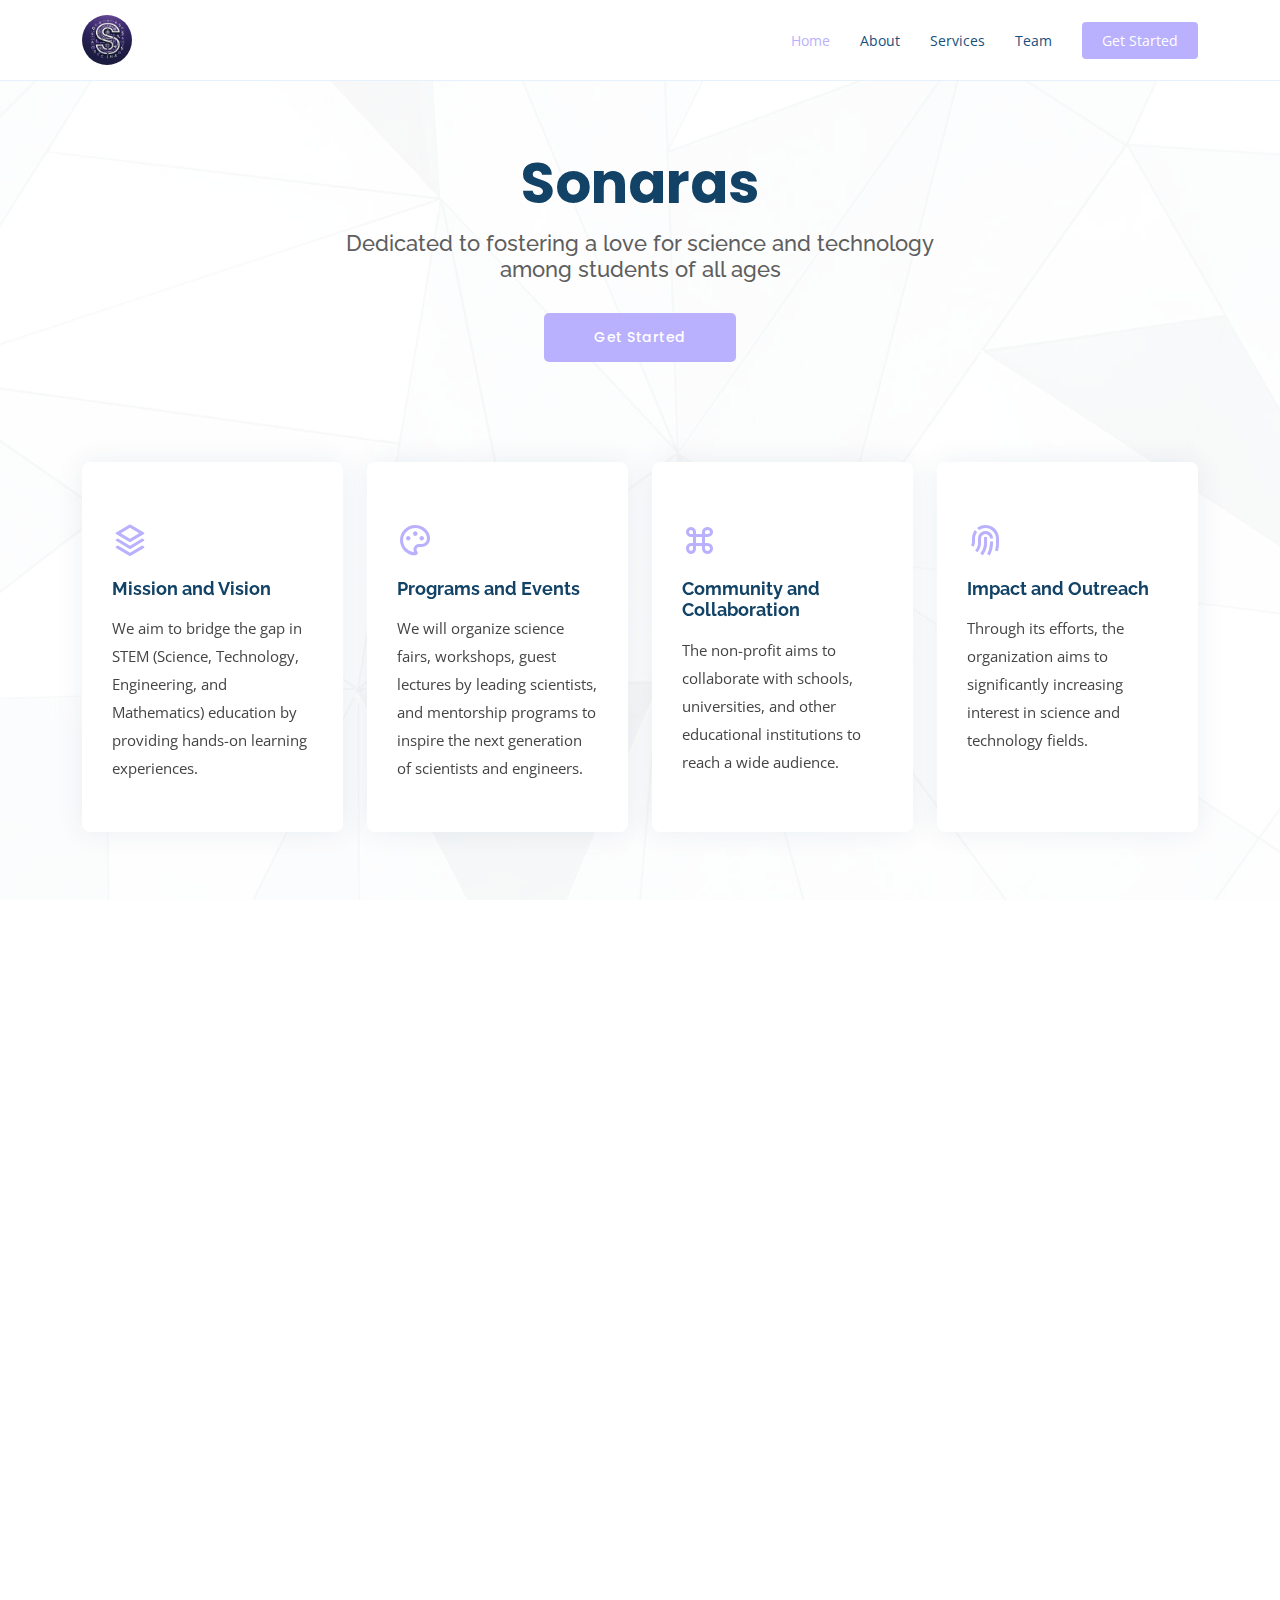
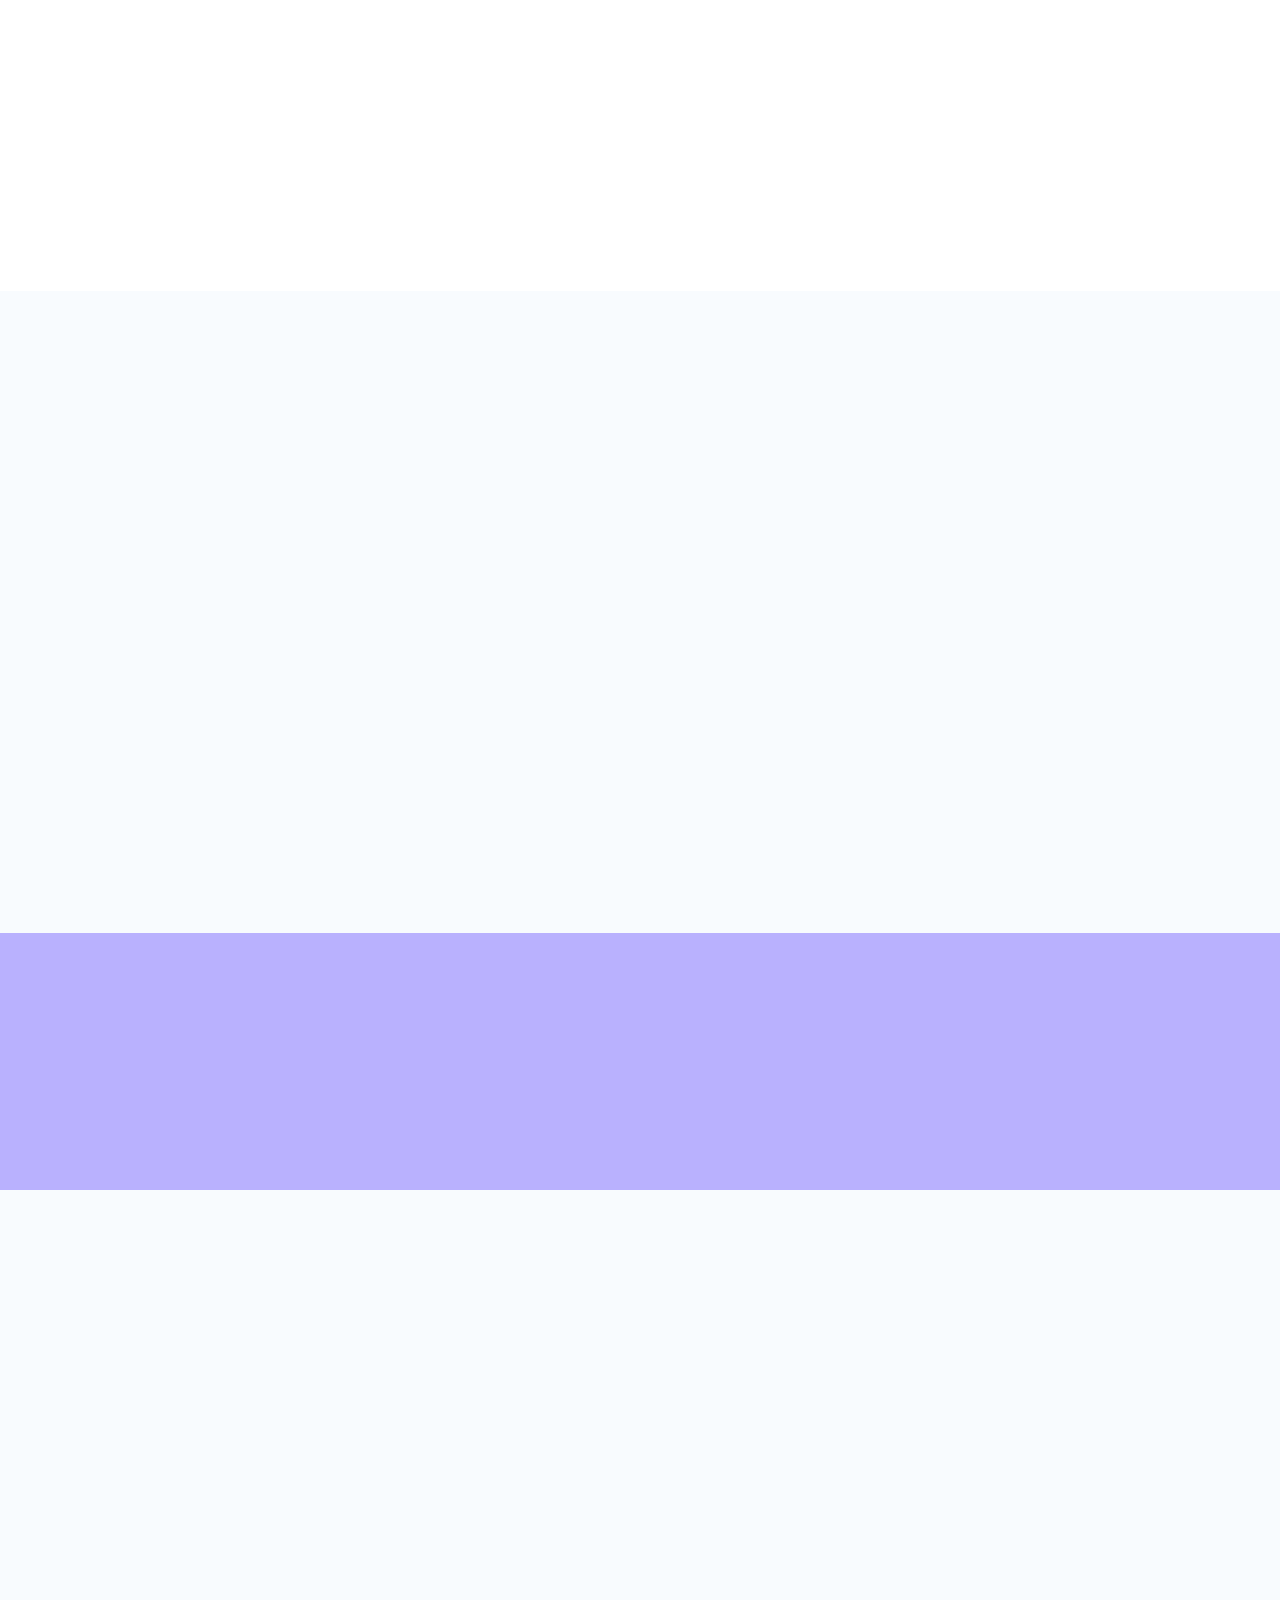
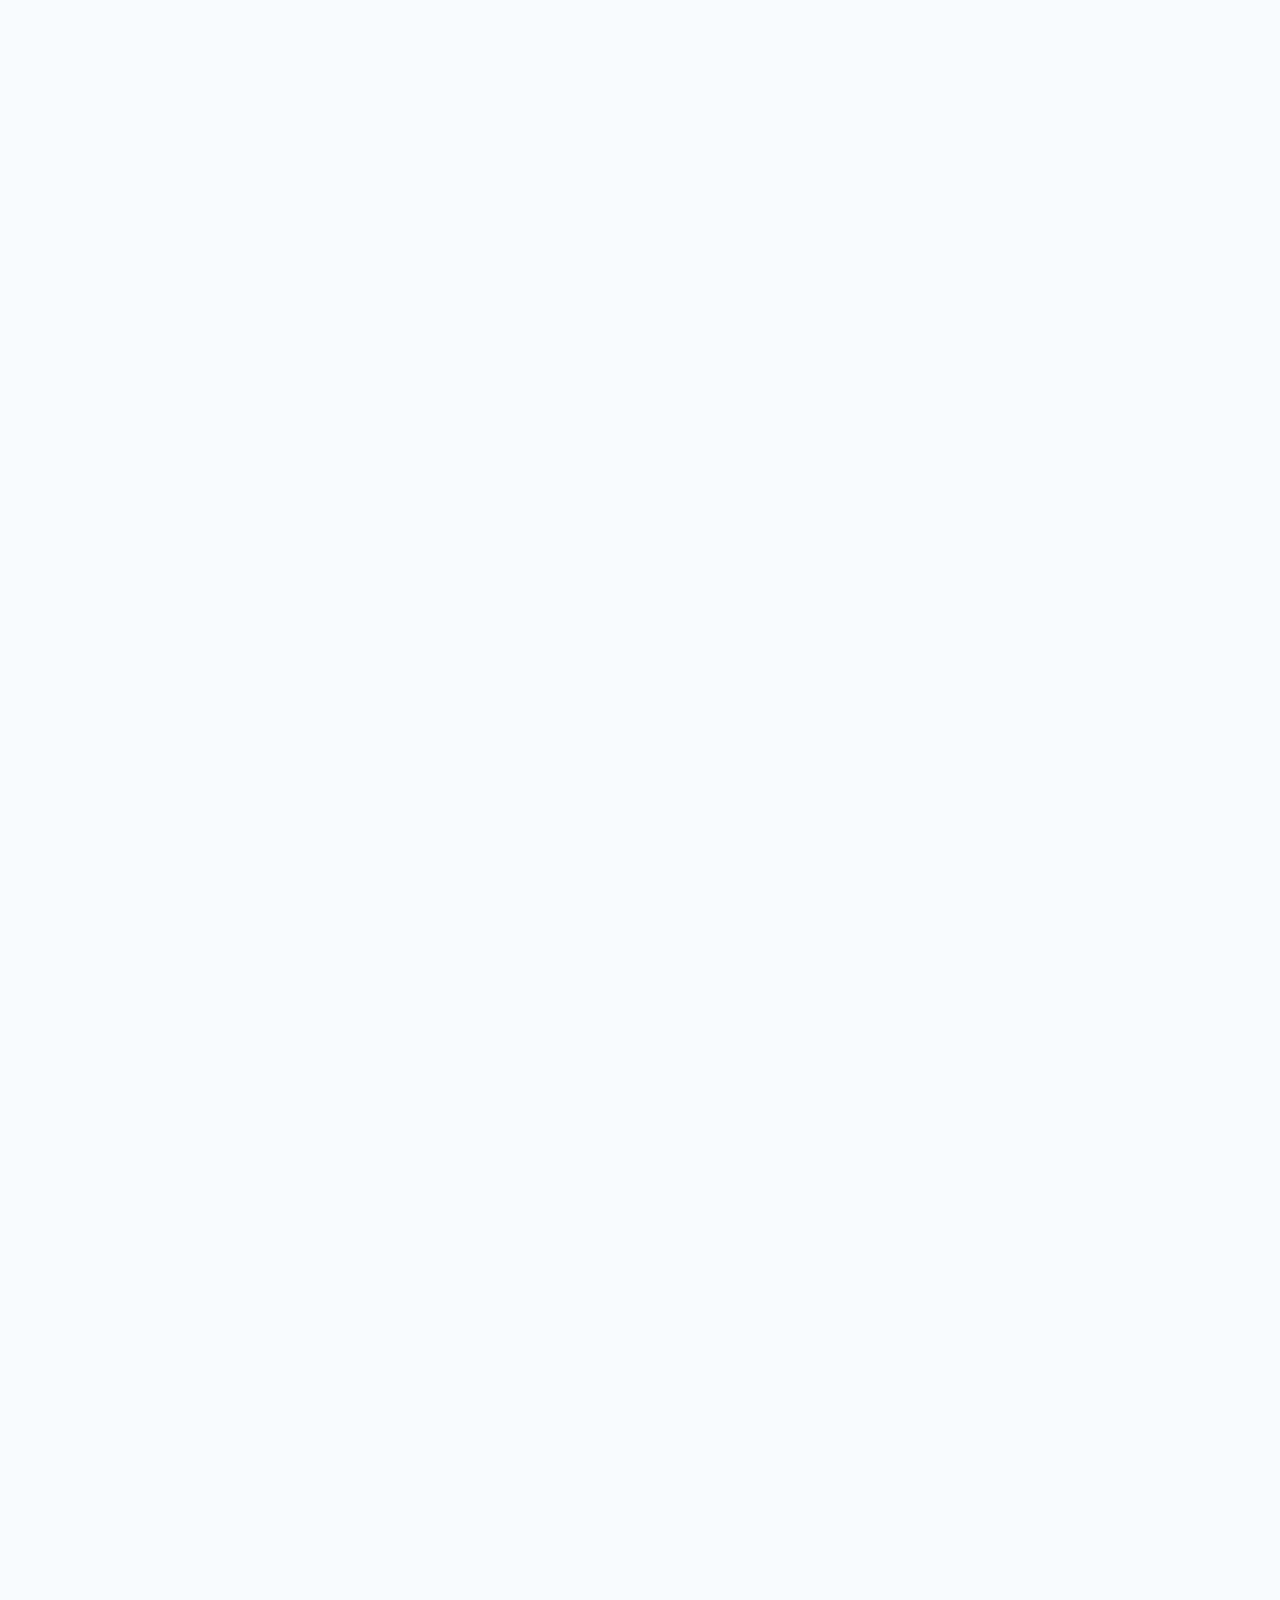
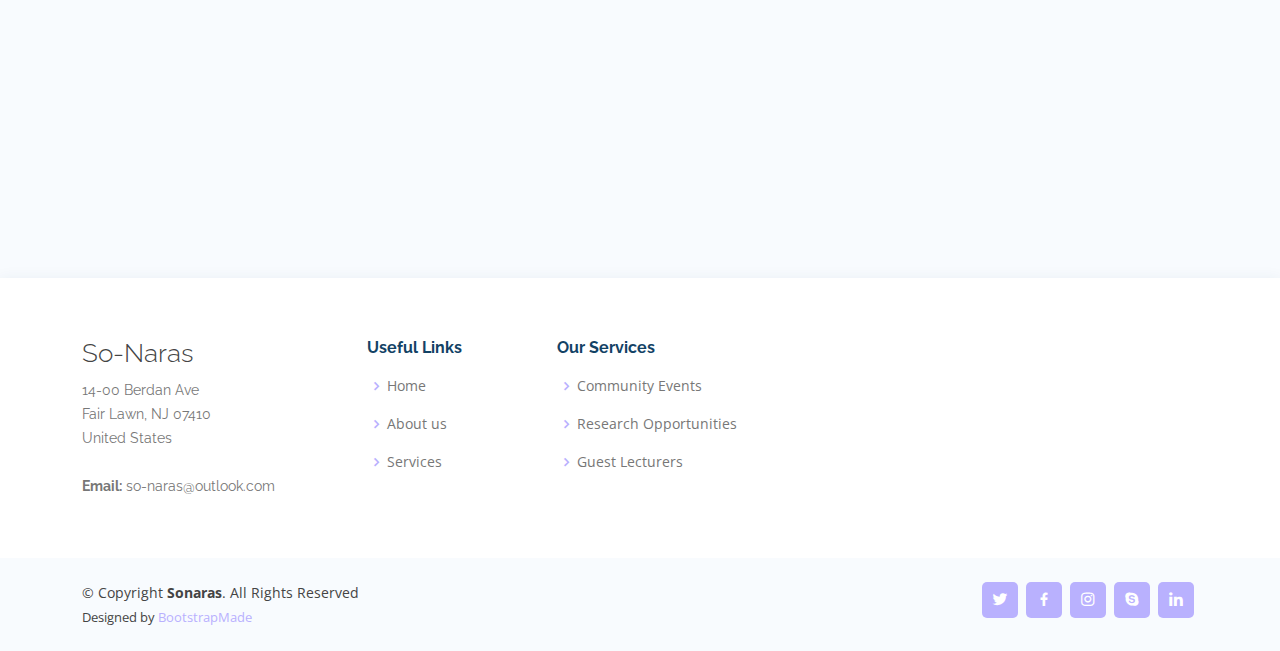
==== index.html @ ef60e0c1 "Update index.html" ====
<!DOCTYPE html>
<html lang="en">

<head>
  <meta charset="utf-8">
  <meta content="width=device-width, initial-scale=1.0" name="viewport">

  <title>Sonara | Home</title>
  <meta content="" name="description">
  <meta content="" name="keywords">

  <!-- Favicons -->
  <link href="assets/img/favicon-sss.png" rel="icon">
  <link href="assets/img/apple-touch-icon.png" rel="apple-touch-icon">

  <!-- Google Fonts -->
  <link href="https://fonts.googleapis.com/css?family=Open+Sans:300,300i,400,400i,600,600i,700,700i|Raleway:300,300i,400,400i,500,500i,600,600i,700,700i|Poppins:300,300i,400,400i,500,500i,600,600i,700,700i" rel="stylesheet">

  <!-- Vendor CSS Files -->
  <link href="assets/vendor/aos/aos.css" rel="stylesheet">
  <link href="assets/vendor/bootstrap/css/bootstrap.min.css" rel="stylesheet">
  <link href="assets/vendor/bootstrap-icons/bootstrap-icons.css" rel="stylesheet">
  <link href="assets/vendor/boxicons/css/boxicons.min.css" rel="stylesheet">
  <link href="assets/vendor/glightbox/css/glightbox.min.css" rel="stylesheet">
  <link href="assets/vendor/remixicon/remixicon.css" rel="stylesheet">
  <link href="assets/vendor/swiper/swiper-bundle.min.css" rel="stylesheet">

  <!-- Template Main CSS File -->
  <link href="assets/css/style.css" rel="stylesheet">

  <!-- =======================================================
  * Template Name: OnePage
  * Updated: Jan 29 2024 with Bootstrap v5.3.2
  * Template URL: https://bootstrapmade.com/onepage-multipurpose-bootstrap-template/
  * Author: BootstrapMade.com
  * License: https://bootstrapmade.com/license/
  ======================================================== -->
</head>

<body>

  <!-- ======= Header ======= -->
  <header id="header" class="fixed-top">
    <div class="container d-flex align-items-center justify-content-between">

      <!---<h1 class="logo"><a href="index.html">So-Naras</a></h1> -->
      <!-- Uncomment below if you prefer to use an image logo -->
      <a href="sonaras.org" class="logo"><img src="assets/img/C35B5ACD-C8A8-4681-AAA8-3A0F5F7CD573.png" alt="" class="img-fluid"></a>

      <nav id="navbar" class="navbar">
        <ul>
          <li><a class="nav-link scrollto active" href="#hero">Home</a></li>
          <li><a class="nav-link scrollto" href="#about">About</a></li>
          <li><a class="nav-link scrollto" href="#services">Services</a></li>
          <li><a class="nav-link scrollto" href="#team">Team</a></li>
          <!--<li class="dropdown"><a href="#"><span>Drop Down</span> <i class="bi bi-chevron-down"></i></a>
            <ul>
              <li><a href="#">Drop Down 1</a></li>
              <li class="dropdown"><a href="#"><span>Deep Drop Down</span> <i class="bi bi-chevron-right"></i></a>
                <ul>
                  <li><a href="#">Deep Drop Down 1</a></li>
                  <li><a href="#">Deep Drop Down 2</a></li>
                  <li><a href="#">Deep Drop Down 3</a></li>
                  <li><a href="#">Deep Drop Down 4</a></li>
                  <li><a href="#">Deep Drop Down 5</a></li>
                </ul>
              </li>
              <li><a href="#">Drop Down 2</a></li>
              <li><a href="#">Drop Down 3</a></li>
              <li><a href="#">Drop Down 4</a></li>
            </ul>
          </li>-->
          <!-- <li><a class="nav-link scrollto" href="#contact">Contact</a></li> -->
          <li><a class="getstarted scrollto" href="#cta">Get Started</a></li>
        </ul>
        <i class="bi bi-list mobile-nav-toggle"></i>
      </nav><!-- .navbar -->

    </div>
  </header><!-- End Header -->

  <!-- ======= Hero Section ======= -->
  <section id="hero" class="d-flex align-items-center">
    <div class="container position-relative" data-aos="fade-up" data-aos-delay="100">
      <div class="row justify-content-center">
        <div class="col-xl-7 col-lg-9 text-center">
          <h1>Sonaras</h1>
          <h2>Dedicated to fostering a love for science and technology among students of all ages</h2>
        </div>
      </div>
      <div class="text-center">
        <a href="#cta" class="btn-get-started scrollto">Get Started</a>
      </div>

      <div class="row icon-boxes">
        <div class="col-md-6 col-lg-3 d-flex align-items-stretch mb-5 mb-lg-0" data-aos="zoom-in" data-aos-delay="200">
          <div class="icon-box">
            <div class="icon"><i class="ri-stack-line"></i></div>
            <h4 class="title"><a href="#about">Mission and Vision</a></h4>
            <p class="description">We aim to bridge the gap in STEM (Science, Technology, Engineering, and Mathematics) education by providing hands-on learning experiences.</p>
          </div>
        </div>

        <div class="col-md-6 col-lg-3 d-flex align-items-stretch mb-5 mb-lg-0" data-aos="zoom-in" data-aos-delay="300">
          <div class="icon-box">
            <div class="icon"><i class="ri-palette-line"></i></div>
            <h4 class="title"><a href="#services">Programs and Events</a></h4>
            <p class="description">We will organize science fairs, workshops, guest lectures by leading scientists, and mentorship programs to inspire the next generation of scientists and engineers.</p>
          </div>
        </div>

        <div class="col-md-6 col-lg-3 d-flex align-items-stretch mb-5 mb-lg-0" data-aos="zoom-in" data-aos-delay="400">
          <div class="icon-box">
            <div class="icon"><i class="ri-command-line"></i></div>
            <h4 class="title"><a href="#team">Community and Collaboration</a></h4>
            <p class="description">The non-profit aims to collaborate with schools, universities, and other educational institutions to reach a wide audience. </p>
          </div>
        </div>

        <div class="col-md-6 col-lg-3 d-flex align-items-stretch mb-5 mb-lg-0" data-aos="zoom-in" data-aos-delay="500">
          <div class="icon-box">
            <div class="icon"><i class="ri-fingerprint-line"></i></div>
            <h4 class="title"><a href="#about">Impact and Outreach</a></h4>
            <p class="description">Through its efforts, the organization aims to significantly increasing interest in science and technology fields.  </p>
          </div>
        </div>

      </div>
    </div>
  </section><!-- End Hero -->

  <main id="main">

    <!-- ======= About Section ======= -->
    <section id="about" class="about">
      <div class="container" data-aos="fade-up">

        <div class="section-title">
          <h2>About Us</h2>
          <p>We are a team of dedicated high school students.</p>
        </div>

        <div class="row content">
          <div class="col-lg-6">
            <p>
              We are dedicated to sparking a passion for science and technology among youth, creating platforms for discovery through our science fairs and engaging scientific events. 
            </p>
            <ul>
              <li><i class="ri-check-double-line"></i> Multi-Town Science Fairs</li>
              <li><i class="ri-check-double-line"></i> STEM Workshops</li>
              <li><i class="ri-check-double-line"></i> Guest Lecturers on STEM</li>
            </ul>
          </div>
          <div class="col-lg-6 pt-4 pt-lg-0">
            <p>
              Our mission is to make STEM accessible and exciting for all, offering hands-on experiences that inspire the next generation of scientists, engineers, and problem-solvers. Join us in shaping a world driven by curiosity, innovation, and scientific exploration.
            </p>
            <!--<a href="#" class="btn-learn-more">Learn More</a> -->
          </div>
        </div>

      </div>
    </section><!-- End About Section -->

    <!-- ======= Counts Section ======= -->
    <!-- <section id="counts" class="counts section-bg">
      <div class="container">

        <div class="row justify-content-end">

          <div class="col-lg-3 col-md-5 col-6 d-md-flex align-items-md-stretch">
            <div class="count-box">
              <span data-purecounter-start="0" data-purecounter-end="65" data-purecounter-duration="2" class="purecounter"></span>
              <p>Happy Clients</p>
            </div>
          </div>

          <div class="col-lg-3 col-md-5 col-6 d-md-flex align-items-md-stretch">
            <div class="count-box">
              <span data-purecounter-start="0" data-purecounter-end="85" data-purecounter-duration="2" class="purecounter"></span>
              <p>Projects</p>
            </div>
          </div>

          <div class="col-lg-3 col-md-5 col-6 d-md-flex align-items-md-stretch">
            <div class="count-box">
              <span data-purecounter-start="0" data-purecounter-end="30" data-purecounter-duration="2" class="purecounter"></span>
              <p>Years of experience</p>
            </div>
          </div>

          <div class="col-lg-3 col-md-5 col-6 d-md-flex align-items-md-stretch">
            <div class="count-box">
              <span data-purecounter-start="0" data-purecounter-end="20" data-purecounter-duration="2" class="purecounter"></span>
              <p>Awards</p>
            </div>
          </div>

        </div>

      </div>
    </section> -->
    
    <!-- End Counts Section -->
    <!-- ======= About Video Section ======= -->
    <section id="about-video" class="about-video">
      <div class="container" data-aos="fade-up">

        <div class="row">

          <div class="col-lg-6 video-box align-self-baseline" data-aos="fade-right" data-aos-delay="100">
            <img src="assets/img/ScienceCareers.jpeg" height=516.56 width=696 class="img-fluid" alt="">
            <!--<a href="https://www.youtube.com/watch?v=fH5iLx_jCUk&pp=ygUcd2h5IHN0ZW0gaXMgaW1wb3J0YW50IHZpZGVvcw%3D%3D" class="glightbox play-btn mb-4" data-vbtype="video" data-autoplay="true"></a> -->
          </div>

          <div class="col-lg-6 pt-3 pt-lg-0 content" data-aos="fade-left" data-aos-delay="100">
            <h3>The world is built on STEM</h3>
            <p class="fst-italic">
              Our workshops, mentorship programs, and competitions, build a diverse community of learners equipped to tackle the challenges of the future.
            </p>
            <ul>
              <li><i class="bx bx-check-double"></i> Hosts science fairs and hands-on workshops to spark interest in STEM.</li>
              <li><i class="bx bx-check-double"></i> Collaborates with educational and industry leaders for resources and insights.</li>
              <li><i class="bx bx-check-double"></i> Ensures STEM opportunities are accessible to all students.</li>
              <li><i class="bx bx-check-double"></i> Offers mentorship by professionals to guide young learners.</li>
            </ul>
            <p>
              By igniting the spark of curiosity and innovation in young minds today, we lay the foundation for tomorrow's groundbreaking discoveries and technological advancements. Together, we build a brighter, more informed future for everyone.




            </p>
          </div>

        </div>

      </div>
    </section><!-- End About Video Section -->

    <!-- ======= Clients Section ======= -->
    <!--<section id="clients" class="clients section-bg">
      <div class="container">

        <div class="row">

          <div class="col-lg-2 col-md-4 col-6 d-flex align-items-center justify-content-center" data-aos="zoom-in">
            <img src="assets/img/clients/client-1.png" class="img-fluid" alt="">
          </div>

          <div class="col-lg-2 col-md-4 col-6 d-flex align-items-center justify-content-center" data-aos="zoom-in">
            <img src="assets/img/clients/client-2.png" class="img-fluid" alt="">
          </div>

          <div class="col-lg-2 col-md-4 col-6 d-flex align-items-center justify-content-center" data-aos="zoom-in">
            <img src="assets/img/clients/client-3.png" class="img-fluid" alt="">
          </div>

          <div class="col-lg-2 col-md-4 col-6 d-flex align-items-center justify-content-center" data-aos="zoom-in">
            <img src="assets/img/clients/client-4.png" class="img-fluid" alt="">
          </div>

          <div class="col-lg-2 col-md-4 col-6 d-flex align-items-center justify-content-center" data-aos="zoom-in">
            <img src="assets/img/clients/client-5.png" class="img-fluid" alt="">
          </div>

          <div class="col-lg-2 col-md-4 col-6 d-flex align-items-center justify-content-center" data-aos="zoom-in">
            <img src="assets/img/clients/client-6.png" class="img-fluid" alt="">
          </div>

        </div>

      </div>
    </section> -->
    <!-- End Clients Section -->

    <!-- ======= Testimonials Section ======= -->
    <!--<section id="testimonials" class="testimonials">
      <div class="container" data-aos="fade-up">

        <div class="section-title">
          <h2>Testimonials</h2>
          <p>Magnam dolores commodi suscipit. Necessitatibus eius consequatur ex aliquid fuga eum quidem. Sit sint consectetur velit. Quisquam quos quisquam cupiditate. Et nemo qui impedit suscipit alias ea. Quia fugiat sit in iste officiis commodi quidem hic quas.</p>
        </div>

        <div class="testimonials-slider swiper" data-aos="fade-up" data-aos-delay="100">
          <div class="swiper-wrapper">

            <div class="swiper-slide">
              <div class="testimonial-item">
                <p>
                  <i class="bx bxs-quote-alt-left quote-icon-left"></i>
                  Proin iaculis purus consequat sem cure digni ssim donec porttitora entum suscipit rhoncus. Accusantium quam, ultricies eget id, aliquam eget nibh et. Maecen aliquam, risus at semper.
                  <i class="bx bxs-quote-alt-right quote-icon-right"></i>
                </p>
                <img src="assets/img/testimonials/testimonials-1.jpg" class="testimonial-img" alt="">
                <h3>Saul Goodman</h3>
                <h4>Ceo &amp; Founder</h4>
              </div>
            </div>
            <!-- End testimonial item -->

            <!--<div class="swiper-slide">
              <div class="testimonial-item">
                <p>
                  <i class="bx bxs-quote-alt-left quote-icon-left"></i>
                  Export tempor illum tamen malis malis eram quae irure esse labore quem cillum quid cillum eram malis quorum velit fore eram velit sunt aliqua noster fugiat irure amet legam anim culpa.
                  <i class="bx bxs-quote-alt-right quote-icon-right"></i>
                </p>
                <img src="assets/img/testimonials/testimonials-2.jpg" class="testimonial-img" alt="">
                <h3>Sara Wilsson</h3>
                <h4>Designer</h4>
              </div>
            </div><!-- End testimonial item -->

            <!--<div class="swiper-slide">
              <div class="testimonial-item">
                <p>
                  <i class="bx bxs-quote-alt-left quote-icon-left"></i>
                  Enim nisi quem export duis labore cillum quae magna enim sint quorum nulla quem veniam duis minim tempor labore quem eram duis noster aute amet eram fore quis sint minim.
                  <i class="bx bxs-quote-alt-right quote-icon-right"></i>
                </p>
                <img src="assets/img/testimonials/testimonials-3.jpg" class="testimonial-img" alt="">
                <h3>Jena Karlis</h3>
                <h4>Store Owner</h4>
              </div>
            </div><!-- End testimonial item -->

            <!--<div class="swiper-slide">
              <div class="testimonial-item">
                <p>
                  <i class="bx bxs-quote-alt-left quote-icon-left"></i>
                  Fugiat enim eram quae cillum dolore dolor amet nulla culpa multos export minim fugiat minim velit minim dolor enim duis veniam ipsum anim magna sunt elit fore quem dolore labore illum veniam.
                  <i class="bx bxs-quote-alt-right quote-icon-right"></i>
                </p>
                <img src="assets/img/testimonials/testimonials-4.jpg" class="testimonial-img" alt="">
                <h3>Matt Brandon</h3>
                <h4>Freelancer</h4>
              </div>
            </div><!-- End testimonial item -->

            <!--<div class="swiper-slide">
              <div class="testimonial-item">
                <p>
                  <i class="bx bxs-quote-alt-left quote-icon-left"></i>
                  Quis quorum aliqua sint quem legam fore sunt eram irure aliqua veniam tempor noster veniam enim culpa labore duis sunt culpa nulla illum cillum fugiat legam esse veniam culpa fore nisi cillum quid.
                  <i class="bx bxs-quote-alt-right quote-icon-right"></i>
                </p>
                <img src="assets/img/testimonials/testimonials-5.jpg" class="testimonial-img" alt="">
                <h3>John Larson</h3>
                <h4>Entrepreneur</h4>
              </div>
            </div><!-- End testimonial item -->

          <!--</div>
          <div class="swiper-pagination"></div>
        </div>

      </div>
    </section> -->
    <!-- End Testimonials Section -->

    <!-- ======= Services Section ======= -->
    <section id="services" class="services section-bg">
      <div class="container" data-aos="fade-up">

        <div class="section-title">
          <h2>Services</h2>
          <p>STEM: Science - Technology - Engineering - Mathematics</p>
        </div>

        <div class="row">
          <div class="col-lg-4 col-md-6 d-flex align-items-stretch" data-aos="zoom-in" data-aos-delay="100">
            <div class="icon-box iconbox-blue">
              <div class="icon">
                <svg width="100" height="100" viewBox="0 0 600 600" xmlns="http://www.w3.org/2000/svg">
                  <path stroke="none" stroke-width="0" fill="#f5f5f5" d="M300,521.0016835830174C376.1290562159157,517.8887921683347,466.0731472004068,529.7835943286574,510.70327084640275,468.03025145048787C554.3714126377745,407.6079735673963,508.03601936045806,328.9844924480964,491.2728898941984,256.3432110539036C474.5976632858925,184.082847569629,479.9380746630129,96.60480741107993,416.23090153303,58.64404602377083C348.86323505073057,18.502131276798302,261.93793281208167,40.57373210992963,193.5410806939664,78.93577620505333C130.42746243093433,114.334589627462,98.30271207620316,179.96522072025542,76.75703585869454,249.04625023123273C51.97151888228291,328.5150500222984,13.704378332031375,421.85034740162234,66.52175969318436,486.19268352777647C119.04800174914682,550.1803526380478,217.28368757567262,524.383925680826,300,521.0016835830174"></path>
                </svg>
                <i class="bx bxl-dribbble"></i>
              </div>
              <h4><a>Community Events</a></h4>
              <p>We engage and host a variety of events from science fairs to workshops.</p>
            </div>
          </div>

          <div class="col-lg-4 col-md-6 d-flex align-items-stretch mt-4 mt-md-0" data-aos="zoom-in" data-aos-delay="200">
            <div class="icon-box iconbox-orange ">
              <div class="icon">
                <svg width="100" height="100" viewBox="0 0 600 600" xmlns="http://www.w3.org/2000/svg">
                  <path stroke="none" stroke-width="0" fill="#f5f5f5" d="M300,582.0697525312426C382.5290701553225,586.8405444964366,449.9789794690241,525.3245884688669,502.5850820975895,461.55621195738473C556.606425686781,396.0723002908107,615.8543463187945,314.28637112970534,586.6730223649479,234.56875336149918C558.9533121215079,158.8439757836574,454.9685369536778,164.00468322053177,381.49747125262974,130.76875717737553C312.15926192815925,99.40240125094834,248.97055460311594,18.661163978235184,179.8680185752513,50.54337015887873C110.5421016452524,82.52863877960104,119.82277516462835,180.83849132639028,109.12597500060166,256.43424936330496C100.08760227029461,320.3096726198365,92.17705696193138,384.0621239912766,124.79988738764834,439.7174275375508C164.83382741302287,508.01625554203684,220.96474134820875,577.5009287672846,300,582.0697525312426"></path>
                </svg>
                <i class="bx bx-file"></i>
              </div>
              <h4><a>Research Opportunities</a></h4>
              <p>We provide young students with an insight into research and help them kickstart their experience</p>
            </div>
          </div>

          <div class="col-lg-4 col-md-6 d-flex align-items-stretch mt-4 mt-lg-0" data-aos="zoom-in" data-aos-delay="300">
            <div class="icon-box iconbox-pink">
              <div class="icon">
                <svg width="100" height="100" viewBox="0 0 600 600" xmlns="http://www.w3.org/2000/svg">
                  <path stroke="none" stroke-width="0" fill="#f5f5f5" d="M300,541.5067337569781C382.14930387511276,545.0595476570109,479.8736841581634,548.3450877840088,526.4010558755058,480.5488172755941C571.5218469581645,414.80211281144784,517.5187510058486,332.0715597781072,496.52539010469104,255.14436215662573C477.37192572678356,184.95920475031193,473.57363656557914,105.61284051026155,413.0603344069578,65.22779650032875C343.27470386102294,18.654635553484475,251.2091493199835,5.337323636656869,175.0934190732945,40.62881213300186C97.87086631185822,76.43348514350839,51.98124368387456,156.15599469081315,36.44837278890362,239.84606092416172C21.716077023791087,319.22268207091537,43.775223500013084,401.1760424656574,96.891909868211,461.97329694683043C147.22146801428983,519.5804099606455,223.5754009179313,538.201503339737,300,541.5067337569781"></path>
                </svg>
                <i class="bx bx-tachometer"></i>
              </div>
              <h4><a>Guest Lecturers</a></h4>
              <p>We host a variety of different individuals currently working in the STEM field to nurture love for the sciences.</p>
            </div>
          </div>

          <!-- <div class="col-lg-4 col-md-6 d-flex align-items-stretch mt-4" data-aos="zoom-in" data-aos-delay="100">
            <div class="icon-box iconbox-yellow">
              <div class="icon">
                <svg width="100" height="100" viewBox="0 0 600 600" xmlns="http://www.w3.org/2000/svg">
                  <path stroke="none" stroke-width="0" fill="#f5f5f5" d="M300,503.46388370962813C374.79870501325706,506.71871716319447,464.8034551963731,527.1746412648533,510.4981551193396,467.86667711651364C555.9287308511215,408.9015244558933,512.6030010748507,327.5744911775523,490.211057578863,256.5855673507754C471.097692560561,195.9906835881958,447.69079081568157,138.11976852964426,395.19560036434837,102.3242989838813C329.3053358748298,57.3949838291264,248.02791733380457,8.279543830951368,175.87071277845988,42.242879143198664C103.41431057327972,76.34704239035025,93.79494320519305,170.9812938413882,81.28167332365135,250.07896920659033C70.17666984294237,320.27484674793965,64.84698225790005,396.69656628748305,111.28512138212992,450.4950937839243C156.20124167950087,502.5303643271138,231.32542653798444,500.4755392045468,300,503.46388370962813"></path>
                </svg>
                <i class="bx bx-layer"></i>
              </div>
              <h4><a href="">Nemo Enim</a></h4>
              <p>At vero eos et accusamus et iusto odio dignissimos ducimus qui blanditiis</p>
            </div>
          </div>

           <div class="col-lg-4 col-md-6 d-flex align-items-stretch mt-4" data-aos="zoom-in" data-aos-delay="200">
            <div class="icon-box iconbox-red">
              <div class="icon">
                <svg width="100" height="100" viewBox="0 0 600 600" xmlns="http://www.w3.org/2000/svg">
                  <path stroke="none" stroke-width="0" fill="#f5f5f5" d="M300,532.3542879108572C369.38199826031484,532.3153073249985,429.10787420159085,491.63046689027357,474.5244479745417,439.17860296908856C522.8885846962883,383.3225815378663,569.1668002868075,314.3205725914397,550.7432151929288,242.7694973846089C532.6665558377875,172.5657663291529,456.2379748765914,142.6223662098291,390.3689995646985,112.34683881706744C326.66090330228417,83.06452184765237,258.84405631176094,53.51806209861945,193.32584062364296,78.48882559362697C121.61183558270385,105.82097193414197,62.805066853699245,167.19869350419734,48.57481801355237,242.6138429142374C34.843463184063346,315.3850353017275,76.69343916112496,383.4422959591041,125.22947124332185,439.3748458443577C170.7312796277747,491.8107796887764,230.57421082200815,532.3932930995766,300,532.3542879108572"></path>
                </svg>
                <i class="bx bx-slideshow"></i>
              </div>
              <h4><a href="">Dele Cardo</a></h4>
              <p>Quis consequatur saepe eligendi voluptatem consequatur dolor consequuntur</p>
            </div>
          </div>

           <div class="col-lg-4 col-md-6 d-flex align-items-stretch mt-4" data-aos="zoom-in" data-aos-delay="300">
            <div class="icon-box iconbox-teal">
              <div class="icon">
                <svg width="100" height="100" viewBox="0 0 600 600" xmlns="http://www.w3.org/2000/svg">
                  <path stroke="none" stroke-width="0" fill="#f5f5f5" d="M300,566.797414625762C385.7384707136149,576.1784315230908,478.7894351017131,552.8928747891023,531.9192734346935,484.94944893311C584.6109503024035,417.5663521118492,582.489472248146,322.67544863468447,553.9536738515405,242.03673114598146C529.1557734026468,171.96086150256528,465.24506316201064,127.66468636344209,395.9583748389544,100.7403814666027C334.2173773831606,76.7482773500951,269.4350130405921,84.62216499799875,207.1952322260088,107.2889140133804C132.92018162631612,134.33871894543012,41.79353780512637,160.00259165414826,22.644507872594943,236.69541883565114C3.319112789854554,314.0945973066697,72.72355303640163,379.243833228382,124.04198916343866,440.3218312028393C172.9286146004772,498.5055451809895,224.45579914871206,558.5317968840102,300,566.797414625762"></path>
                </svg>
                <i class="bx bx-arch"></i>
              </div>
              <h4><a href="">Divera Don</a></h4>
              <p>Modi nostrum vel laborum. Porro fugit error sit minus sapiente sit aspernatur</p>
            </div>
          </div> -->

        </div>

      </div>
    </section><!-- End Sevices Section -->

    <!-- ======= Cta Section ======= -->
    <section id="cta" class="cta">
      <div class="container" data-aos="zoom-in">
        <div class="text-center">
          <h3>Call To Action</h3>
          <p> Join us in nurturing the next generation of innovators and explorers. Get involved today and help make science accessible to every curious mind!</p>
          <a class="cta-btn" href="https://docs.google.com/forms/d/e/1FAIpQLSeYXnk2sqqNYW4PxK65sulGPNVffjTCY84xKHDO49L67QJypw/viewform?usp=sf_link">Sign Up</a>
        </div>
      </div>
    </section><!-- End Cta Section -->

    <!-- ======= Portfolio Section ======= -->
    <!--<section id="portfolio" class="portfolio">
      <div class="container" data-aos="fade-up">

        <div class="section-title">
          <h2>Portfolio</h2>
          <p>Magnam dolores commodi suscipit. Necessitatibus eius consequatur ex aliquid fuga eum quidem. Sit sint consectetur velit. Quisquam quos quisquam cupiditate. Et nemo qui impedit suscipit alias ea. Quia fugiat sit in iste officiis commodi quidem hic quas.</p>
        </div>

        <div class="row" data-aos="fade-up" data-aos-delay="150">
          <div class="col-lg-12 d-flex justify-content-center">
            <ul id="portfolio-flters">
              <li data-filter="*" class="filter-active">All</li>
              <li data-filter=".filter-app">App</li>
              <li data-filter=".filter-card">Card</li>
              <li data-filter=".filter-web">Web</li>
            </ul>
          </div>
        </div>

        <div class="row portfolio-container" data-aos="fade-up" data-aos-delay="300">

          <div class="col-lg-4 col-md-6 portfolio-item filter-app">
            <div class="portfolio-wrap">
              <img src="assets/img/portfolio/portfolio-1.jpg" class="img-fluid" alt="">
              <div class="portfolio-info">
                <h4>App 1</h4>
                <p>App</p>
                <div class="portfolio-links">
                  <a href="assets/img/portfolio/portfolio-1.jpg" data-gallery="portfolioGallery" class="portfolio-lightbox" title="App 1"><i class="bx bx-plus"></i></a>
                  <a href="portfolio-details.html" title="More Details"><i class="bx bx-link"></i></a>
                </div>
              </div>
            </div>
          </div>

          <div class="col-lg-4 col-md-6 portfolio-item filter-web">
            <div class="portfolio-wrap">
              <img src="assets/img/portfolio/portfolio-2.jpg" class="img-fluid" alt="">
              <div class="portfolio-info">
                <h4>Web 3</h4>
                <p>Web</p>
                <div class="portfolio-links">
                  <a href="assets/img/portfolio/portfolio-2.jpg" data-gallery="portfolioGallery" class="portfolio-lightbox" title="Web 3"><i class="bx bx-plus"></i></a>
                  <a href="portfolio-details.html" title="More Details"><i class="bx bx-link"></i></a>
                </div>
              </div>
            </div>
          </div>

          <div class="col-lg-4 col-md-6 portfolio-item filter-app">
            <div class="portfolio-wrap">
              <img src="assets/img/portfolio/portfolio-3.jpg" class="img-fluid" alt="">
              <div class="portfolio-info">
                <h4>App 2</h4>
                <p>App</p>
                <div class="portfolio-links">
                  <a href="assets/img/portfolio/portfolio-3.jpg" data-gallery="portfolioGallery" class="portfolio-lightbox" title="App 2"><i class="bx bx-plus"></i></a>
                  <a href="portfolio-details.html" title="More Details"><i class="bx bx-link"></i></a>
                </div>
              </div>
            </div>
          </div>

          <div class="col-lg-4 col-md-6 portfolio-item filter-card">
            <div class="portfolio-wrap">
              <img src="assets/img/portfolio/portfolio-4.jpg" class="img-fluid" alt="">
              <div class="portfolio-info">
                <h4>Card 2</h4>
                <p>Card</p>
                <div class="portfolio-links">
                  <a href="assets/img/portfolio/portfolio-4.jpg" data-gallery="portfolioGallery" class="portfolio-lightbox" title="Card 2"><i class="bx bx-plus"></i></a>
                  <a href="portfolio-details.html" title="More Details"><i class="bx bx-link"></i></a>
                </div>
              </div>
            </div>
          </div>

          <div class="col-lg-4 col-md-6 portfolio-item filter-web">
            <div class="portfolio-wrap">
              <img src="assets/img/portfolio/portfolio-5.jpg" class="img-fluid" alt="">
              <div class="portfolio-info">
                <h4>Web 2</h4>
                <p>Web</p>
                <div class="portfolio-links">
                  <a href="assets/img/portfolio/portfolio-5.jpg" data-gallery="portfolioGallery" class="portfolio-lightbox" title="Web 2"><i class="bx bx-plus"></i></a>
                  <a href="portfolio-details.html" title="More Details"><i class="bx bx-link"></i></a>
                </div>
              </div>
            </div>
          </div>

          <div class="col-lg-4 col-md-6 portfolio-item filter-app">
            <div class="portfolio-wrap">
              <img src="assets/img/portfolio/portfolio-6.jpg" class="img-fluid" alt="">
              <div class="portfolio-info">
                <h4>App 3</h4>
                <p>App</p>
                <div class="portfolio-links">
                  <a href="assets/img/portfolio/portfolio-6.jpg" data-gallery="portfolioGallery" class="portfolio-lightbox" title="App 3"><i class="bx bx-plus"></i></a>
                  <a href="portfolio-details.html" title="More Details"><i class="bx bx-link"></i></a>
                </div>
              </div>
            </div>
          </div>

          <div class="col-lg-4 col-md-6 portfolio-item filter-card">
            <div class="portfolio-wrap">
              <img src="assets/img/portfolio/portfolio-7.jpg" class="img-fluid" alt="">
              <div class="portfolio-info">
                <h4>Card 1</h4>
                <p>Card</p>
                <div class="portfolio-links">
                  <a href="assets/img/portfolio/portfolio-7.jpg" data-gallery="portfolioGallery" class="portfolio-lightbox" title="Card 1"><i class="bx bx-plus"></i></a>
                  <a href="portfolio-details.html" title="More Details"><i class="bx bx-link"></i></a>
                </div>
              </div>
            </div>
          </div>

          <div class="col-lg-4 col-md-6 portfolio-item filter-card">
            <div class="portfolio-wrap">
              <img src="assets/img/portfolio/portfolio-8.jpg" class="img-fluid" alt="">
              <div class="portfolio-info">
                <h4>Card 3</h4>
                <p>Card</p>
                <div class="portfolio-links">
                  <a href="assets/img/portfolio/portfolio-8.jpg" data-gallery="portfolioGallery" class="portfolio-lightbox" title="Card 3"><i class="bx bx-plus"></i></a>
                  <a href="portfolio-details.html" title="More Details"><i class="bx bx-link"></i></a>
                </div>
              </div>
            </div>
          </div>

          <div class="col-lg-4 col-md-6 portfolio-item filter-web">
            <div class="portfolio-wrap">
              <img src="assets/img/portfolio/portfolio-9.jpg" class="img-fluid" alt="">
              <div class="portfolio-info">
                <h4>Web 3</h4>
                <p>Web</p>
                <div class="portfolio-links">
                  <a href="assets/img/portfolio/portfolio-9.jpg" data-gallery="portfolioGallery" class="portfolio-lightbox" title="Web 3"><i class="bx bx-plus"></i></a>
                  <a href="portfolio-details.html" title="More Details"><i class="bx bx-link"></i></a>
                </div>
              </div>
            </div>
          </div>

        </div>

      </div>
    </section> -->
    <!-- End Portfolio Section -->

    <!-- ======= Team Section ======= -->
    <section id="team" class="team section-bg">
      <div class="container" data-aos="fade-up">

        <div class="section-title">
          <h2>Team</h2>
          <p>A group of aspiring high school students who are dedicated to inspiring change in the STEM community. </p>
        </div>

        <div class="row">

          <div class="col-lg-3 col-md-6 d-flex align-items-stretch" data-aos="fade-up" data-aos-delay="100">
            <div class="member">
              <div class="member-img">
                <img src="assets/img/Nitin.jpg" width=336 height=336 class="img-fluid" alt="">
                <div class="social">
                  <a href=""><i class="bi bi-twitter"></i></a>
                  <a href=""><i class="bi bi-facebook"></i></a>
                  <a href=""><i class="bi bi-instagram"></i></a>
                  <a href=""><i class="bi bi-linkedin"></i></a>
                </div>
              </div>
              <div class="member-info">
                <h4>Nitin Krishnaswamy</h4>
                <span>Co-Founder</span>
                <p>Nitin Krishnaswamy is a dedicated volunteer serving the differently abled community at the Deva Institute, Manolaya Homeless Shelter, and Valley Hospital. He has conducted groundbreaking research in AI and cybersecurity, earning recognition such as the Air Force Award for its applications in national security at TNJSF. Currently pursuing research at Columbia University, he has also collaborated with students at UPenn to develop a system for triaging c-section patients based on biometrics, showcasing his passion for humanitarian efforts. 
                  <span class="full-text">
                      He was selected for the IBM Quantum Programming Summer Course and received a Certification of Excellence. Academically, Nitin is the Founder/President of the FLHS AI Club and the Tech Director of the STEM Club. Nitin was ranked Top 50 Nationally in the ACSL Senior Division competition qualifying twice in a row for Finals. He currently serves as the Captain of the FLHS Varsity Tennis Team.  
                  </span>
                </p>
                <span class="ellipsis" onclick="toggleEllipsis(this)">Read more</span>
              </div>
            </div>
          </div>

          <div class="col-lg-3 col-md-6 d-flex align-items-stretch" data-aos="fade-up" data-aos-delay="200">
            <div class="member">
              <div class="member-img">
                <img src="assets/img/SharpenedAlex.png" width=336 height=336 class="img-fluid" alt="">
                <div class="social">
                  <a href=""><i class="bi bi-twitter"></i></a>
                  <a href=""><i class="bi bi-facebook"></i></a>
                  <a href=""><i class="bi bi-instagram"></i></a>
                  <a href=""><i class="bi bi-linkedin"></i></a>
                </div>
              </div>
              <div class="member-info">
                <h4>Alex Michelman</h4>
                <span>Co-Founder</span>
                <p>Alex Michelman intends to pursue veterinary medicine throughout his college journey. Regularly, he shadows veterinarians and has generously donated close to 100 pounds of food to local animal shelters. Alex is an integral part of the track and field team at Fair Lawn High School, having served as a varsity athlete for three years. Additionally, he has dedicated time to assisting individuals with disabilities, who need exercise, through participation in the Achilles nonprofit organization. 
                  <span class="full-text">
                    During summers, Alex assumes the role of a lifeguard at the memorial pool, earning a promotion to head guard by the season's end. He is an officer of Fair Lawn High School’s Trivia Club and a member of the national honor society. Alex has volunteered at the Fair Lawn Public Library to help run holiday-themed events, helping children learn to read and find enjoyment in literature. Alex Michelman has shown dedication in his work and continues his aspirations in medicine.
                  </span>
                </p>
                <span class="ellipsis" onclick="toggleEllipsis(this)">Read more</span>
              </div>
            </div>
          </div>

          <div class="col-lg-3 col-md-6 d-flex align-items-stretch" data-aos="fade-up" data-aos-delay="300">
            <div class="member">
              <div class="member-img">
                <img src="assets/img/Rohan.png" width=336 height=336 class="img-fluid" alt="">
                <div class="social">
                  <a href=""><i class="bi bi-twitter"></i></a>
                  <a href=""><i class="bi bi-facebook"></i></a>
                  <a href=""><i class="bi bi-instagram"></i></a>
                  <a href=""><i class="bi bi-linkedin"></i></a>
                </div>
              </div>
              <div class="member-info">
                <h4>Rohan Xavier</h4>
                <span>Co-Founder</span>
                <p>Rohan Xavier holds a vivid interest in both mechanical engineering and computer science. He intends to major in both Mechanical engineering and computer science. Rohan has worked at the local public library for over 500 hours, where he helped run or assist countless programs for children aged 2-12. Additionally Rohan is an avid member of the local volunteering organization: Fair Lawn For All Ages, which centers around helping local seniors and helping out with other community activities.
                  <span class="full-text">
                    Rohan is also the treasurer for the Fair Lawn High School Asian Student Union and the publicist for the FLHS Trivia club as well a varsity athlete in the school Winter and Spring track and field team.
                  </span>
                </p>
                <span class="ellipsis" onclick="toggleEllipsis(this)">Read more</span>
              </div>
            </div>
          </div>

          <div class="col-lg-3 col-md-6 d-flex align-items-stretch" data-aos="fade-up" data-aos-delay="400">
            <div class="member">
              <div class="member-img">
                <img src="assets/img/Adam.PNG" width=336 height=336 class="img-fluid" alt="">
                <div class="social">
                  <a href=""><i class="bi bi-twitter"></i></a>
                  <a href=""><i class="bi bi-facebook"></i></a>
                  <a href=""><i class="bi bi-instagram"></i></a>
                  <a href=""><i class="bi bi-linkedin"></i></a>
                </div>
              </div>
              <div class="member-info">
                <h4>Adam Zhao</h4>
                <span>Co-Founder</span>
                <p>Adam Zhao is an aspiring programmer who seeks to find innovative solutions to problems in the field of psychology through code. Beyond the technical aspects, Adam understands the importance of coding as a tool for social change and progress. In his spare time, he often volunteers at local organizations, like Fair Lawn for All Ages, and tutors kids in lower- income areas, bridging gaps in knowledge and empowering communities. At school, he is an officer for the AI Club, where he helps club members actively participate. 
                  <span class="full-text">
                    His aspirations drive his commitment to learning and growing as a coder, which leads him to constantly seek new challenges and opportunities to make a positive impact on the world.
                  </span>
                </p>
                <span class="ellipsis" onclick="toggleEllipsis(this)">Read more</span>
              </div>
            </div>
          </div>

        </div>

      </div>
    </section><!-- End Team Section -->

    <!-- ======= Pricing Section ======= -->
    <!--<section id="pricing" class="pricing">
      <div class="container" data-aos="fade-up">

        <div class="section-title">
          <h2>Pricing</h2>
          <p>Magnam dolores commodi suscipit. Necessitatibus eius consequatur ex aliquid fuga eum quidem. Sit sint consectetur velit. Quisquam quos quisquam cupiditate. Et nemo qui impedit suscipit alias ea. Quia fugiat sit in iste officiis commodi quidem hic quas.</p>
        </div>

        <div class="row">

          <div class="col-lg-4 col-md-6" data-aos="zoom-im" data-aos-delay="100">
            <div class="box">
              <h3>Free</h3>
              <h4><sup>$</sup>0<span> / month</span></h4>
              <ul>
                <li>Aida dere</li>
                <li>Nec feugiat nisl</li>
                <li>Nulla at volutpat dola</li>
                <li class="na">Pharetra massa</li>
                <li class="na">Massa ultricies mi</li>
              </ul>
              <div class="btn-wrap">
                <a href="#" class="btn-buy">Buy Now</a>
              </div>
            </div>
          </div>

          <div class="col-lg-4 col-md-6 mt-4 mt-md-0" data-aos="zoom-in" data-aos-delay="100">
            <div class="box featured">
              <h3>Business</h3>
              <h4><sup>$</sup>19<span> / month</span></h4>
              <ul>
                <li>Aida dere</li>
                <li>Nec feugiat nisl</li>
                <li>Nulla at volutpat dola</li>
                <li>Pharetra massa</li>
                <li class="na">Massa ultricies mi</li>
              </ul>
              <div class="btn-wrap">
                <a href="#" class="btn-buy">Buy Now</a>
              </div>
            </div>
          </div>

          <div class="col-lg-4 col-md-6 mt-4 mt-lg-0" data-aos="zoom-in" data-aos-delay="100">
            <div class="box">
              <h3>Developer</h3>
              <h4><sup>$</sup>29<span> / month</span></h4>
              <ul>
                <li>Aida dere</li>
                <li>Nec feugiat nisl</li>
                <li>Nulla at volutpat dola</li>
                <li>Pharetra massa</li>
                <li>Massa ultricies mi</li>
              </ul>
              <div class="btn-wrap">
                <a href="#" class="btn-buy">Buy Now</a>
              </div>
            </div>
          </div>

        </div>

      </div>
    </section> -->
    <!-- End Pricing Section -->

    <!-- ======= Frequently Asked Questions Section ======= -->
    <section id="faq" class="faq section-bg">
      <div class="container" data-aos="fade-up">

        <div class="section-title">
          <h2>Frequently Asked Questions</h2>
          <p>What do you want to know?</p>
        </div>

        <div class="faq-list">
          <ul>
            <li data-aos="fade-up">
              <i class="bx bx-help-circle icon-help"></i> <a data-bs-toggle="collapse" class="collapse" data-bs-target="#faq-list-1">How can my child participate in your science fairs? <i class="bx bx-chevron-down icon-show"></i><i class="bx bx-chevron-up icon-close"></i></a>
              <div id="faq-list-1" class="collapse show" data-bs-parent=".faq-list">
                <p>
                  Just fill out the form in the Call to Action section!
                </p>
              </div>
            </li>

            <li data-aos="fade-up" data-aos-delay="100">
              <i class="bx bx-help-circle icon-help"></i> <a data-bs-toggle="collapse" data-bs-target="#faq-list-2" class="collapsed">What types of projects are accepted at your science fairs? <i class="bx bx-chevron-down icon-show"></i><i class="bx bx-chevron-up icon-close"></i></a>
              <div id="faq-list-2" class="collapse" data-bs-parent=".faq-list">
                <p>
                  Feel free to submit any sort of project you want. So long as it fulfills the guidelines, you’re all set. *Judging criteria will vary from prize to prize (show how small projects are welcomed and will be rewarded).
                </p>
              </div>
            </li>

            <li data-aos="fade-up" data-aos-delay="200">
              <i class="bx bx-help-circle icon-help"></i> <a data-bs-toggle="collapse" data-bs-target="#faq-list-3" class="collapsed">Do you offer resources or support for first-time participants? <i class="bx bx-chevron-down icon-show"></i><i class="bx bx-chevron-up icon-close"></i></a>
              <div id="faq-list-3" class="collapse" data-bs-parent=".faq-list">
                <p>
                  Check out our stem-based workshops and lectures above to help inspire new ideas and for children to learn about many scientific postulates and theories
                </p>
              </div>
            </li>

            <li data-aos="fade-up" data-aos-delay="300">
              <i class="bx bx-help-circle icon-help"></i> <a data-bs-toggle="collapse" data-bs-target="#faq-list-4" class="collapsed">Can schools or educational institutions partner with your organization? <i class="bx bx-chevron-down icon-show"></i><i class="bx bx-chevron-up icon-close"></i></a>
              <div id="faq-list-4" class="collapse" data-bs-parent=".faq-list">
                <p>
                  Of course, we’re always looking for more help in our mission to spread the gospel of STEM! Email us at <a href="mailto:so-naras@outlook.com">so-naras@outlook.com</a> .
                </p>
              </div>
            </li>

            <li data-aos="fade-up" data-aos-delay="400">
              <i class="bx bx-help-circle icon-help"></i> <a data-bs-toggle="collapse" data-bs-target="#faq-list-5" class="collapsed">What topics are covered in your workshops, and how are they designed to complement the learning experience at the science fairs? <i class="bx bx-chevron-down icon-show"></i><i class="bx bx-chevron-up icon-close"></i></a>
              <div id="faq-list-5" class="collapse" data-bs-parent=".faq-list">
                <p>
                  Unfortunately, workshops take a lot to run, so if there is not enough interest they will not be regularly held. We will gauge interest and determine where to go from there.
                </p>
              </div>
            </li>

            <li data-aos="fade-up" data-aos-delay="400">
              <i class="bx bx-help-circle icon-help"></i> <a data-bs-toggle="collapse" data-bs-target="#faq-list-6" class="collapsed">How can we contact with any other questions? <i class="bx bx-chevron-down icon-show"></i><i class="bx bx-chevron-up icon-close"></i></a>
              <div id="faq-list-6" class="collapse" data-bs-parent=".faq-list">
                <p>
                  Email us at: <a href="mailto:so-naras@outlook.com">so-naras@outlook.com</a>
                </p>
              </div>
            </li>

          </ul>
        </div>

      </div>
    </section><!-- End Frequently Asked Questions Section -->

    <!-- ======= Contact Section ======= -->
   <!-- <section id="contact" class="contact">
      <div class="container" data-aos="fade-up">

        <div class="section-title">
          <h2>Contact</h2>
          <p>Have any questions? Don't hesitate to reach out!</p>
        </div>

        <div>
          <iframe style="border:0; width: 100%; height: 270px;" src="https://maps.google.com/maps?width=100%25&amp;height=600&amp;hl=en&amp;q=14-00%20Berdan%20Ave,%20Fair%20Lawn,%20NJ%2007410+(So-Nara)&amp;t=&amp;z=14&amp;ie=UTF8&amp;iwloc=B&amp;output=embed" frameborder="0" allowfullscreen></iframe>
        </div>

        <div class="row mt-5">

          <div class="col-lg-4">
            <div class="info">
              <div class="address">
                <i class="bi bi-geo-alt"></i>
                <h4>Location:</h4>
                <p>14-00 Berdan Ave, Fair Lawn, NJ 07410</p>
              </div>

              <div class="email">
                <i class="bi bi-envelope"></i>
                <h4>Email:</h4>
                <p>so-naras@outlook.com</p>
              </div>

              <div class="phone">
                <i class="bi bi-phone"></i>
                <h4>Call:</h4>
                <p>+1 (201) 554 - 7721</p>
              </div>

            </div>

          </div>

          <div class="col-lg-8 mt-5 mt-lg-0">

            <form action="forms/contact.php" method="post" role="form" class="php-email-form">
              <div class="row gy-2 gx-md-3">
                <div class="col-md-6 form-group">
                  <input type="text" name="name" class="form-control" id="name" placeholder="Your Name" required>
                </div>
                <div class="col-md-6 form-group">
                  <input type="email" class="form-control" name="email" id="email" placeholder="Your Email" required>
                </div>
                <div class="form-group col-12">
                  <input type="text" class="form-control" name="subject" id="subject" placeholder="Subject" required>
                </div>
                <div class="form-group col-12">
                  <textarea class="form-control" name="message" rows="5" placeholder="Message" required></textarea>
                </div>
                <div class="my-3 col-12">
                  <div class="loading">Loading</div>
                  <div class="error-message"></div>
                  <div class="sent-message">Your message has been sent. Thank you!</div>
                </div>
                <div class="text-center col-12"><button type="submit">Send Message</button></div>
              </div>
            </form>

          </div>

        </div>

      </div>
    </section><!-- End Contact Section -->

  </main><!-- End #main -->

  <!-- ======= Footer ======= -->
  <footer id="footer">

    <div class="footer-top">
      <div class="container">
        <div class="row">

          <div class="col-lg-3 col-md-6 footer-contact">
            <h3>So-Naras</h3>
            <p>
              14-00 Berdan Ave <br>
              Fair Lawn, NJ 07410 <br>
              United States <br><br>
              <strong>Email:</strong> so-naras@outlook.com <br>
            </p>
          </div>

          <div class="col-lg-2 col-md-6 footer-links">
            <h4>Useful Links</h4>
            <ul>
              <li><i class="bx bx-chevron-right"></i> <a href="#">Home</a></li>
              <li><i class="bx bx-chevron-right"></i> <a href="#about">About us</a></li>
              <li><i class="bx bx-chevron-right"></i> <a href="#services">Services</a></li>
            </ul>
          </div>

          <div class="col-lg-3 col-md-6 footer-links">
            <h4>Our Services</h4>
            <ul>
              <li><i class="bx bx-chevron-right"></i> <a href="#services">Community Events</a></li>
              <li><i class="bx bx-chevron-right"></i> <a href="#services">Research Opportunities</a></li>
              <li><i class="bx bx-chevron-right"></i> <a href="#services">Guest Lecturers</a></li>
            </ul>
          </div>

          <!--<div class="col-lg-4 col-md-6 footer-newsletter">
            <h4>Join Our Newsletter</h4>
            <p>Tamen quem nulla quae legam multos aute sint culpa legam noster magna</p>
            <form action="" method="post">
              <input type="email" name="email"><input type="submit" value="Subscribe">
            </form>
          </div> -->

        </div>
      </div>
    </div>

    <div class="container d-md-flex py-4">

      <div class="me-md-auto text-center text-md-start">
        <div class="copyright">
          &copy; Copyright <strong><span>Sonaras</span></strong>. All Rights Reserved
        </div>
        <div class="credits">
          <!-- All the links in the footer should remain intact. -->
          <!-- You can delete the links only if you purchased the pro version. -->
          <!-- Licensing information: https://bootstrapmade.com/license/ -->
          <!-- Purchase the pro version with working PHP/AJAX contact form: https://bootstrapmade.com/onepage-multipurpose-bootstrap-template/ -->
          Designed by <a href="https://bootstrapmade.com/">BootstrapMade</a>
        </div>
      </div>
      <div class="social-links text-center text-md-right pt-3 pt-md-0">
        <a href="#" class="twitter"><i class="bx bxl-twitter"></i></a>
        <a href="#" class="facebook"><i class="bx bxl-facebook"></i></a>
        <a href="#" class="instagram"><i class="bx bxl-instagram"></i></a>
        <a href="#" class="google-plus"><i class="bx bxl-skype"></i></a>
        <a href="#" class="linkedin"><i class="bx bxl-linkedin"></i></a>
      </div>
    </div>
  </footer><!-- End Footer -->

  <div id="preloader"></div>
  <a href="#" class="back-to-top d-flex align-items-center justify-content-center"><i class="bi bi-arrow-up-short"></i></a>

  <!-- Vendor JS Files -->
  <script>
  function toggleEllipsis(element) {
    var fullText = element.parentNode.querySelector(".full-text");
    if (fullText.style.maxHeight && fullText.style.maxHeight !== "0px") {
        fullText.style.maxHeight = "0px"; // Collapse the section
        element.textContent = "Read more";
    } else {
        // Set max-height to a specific value that can contain the content.
        // You might need to adjust this value based on the actual content size or use a script to dynamically calculate it.
        fullText.style.maxHeight = fullText.scrollHeight + "px"; // Expand the section
        element.textContent = "Read less";
    }
  }
  </script>
  <script src="assets/vendor/purecounter/purecounter_vanilla.js"></script>
  <script src="assets/vendor/aos/aos.js"></script>
  <script src="assets/vendor/bootstrap/js/bootstrap.bundle.min.js"></script>
  <script src="assets/vendor/glightbox/js/glightbox.min.js"></script>
  <script src="assets/vendor/isotope-layout/isotope.pkgd.min.js"></script>
  <script src="assets/vendor/swiper/swiper-bundle.min.js"></script>
  <script src="assets/vendor/php-email-form/validate.js"></script>

  <!-- Template Main JS File -->
  <script src="assets/js/main.js"></script>

</body>

</html>
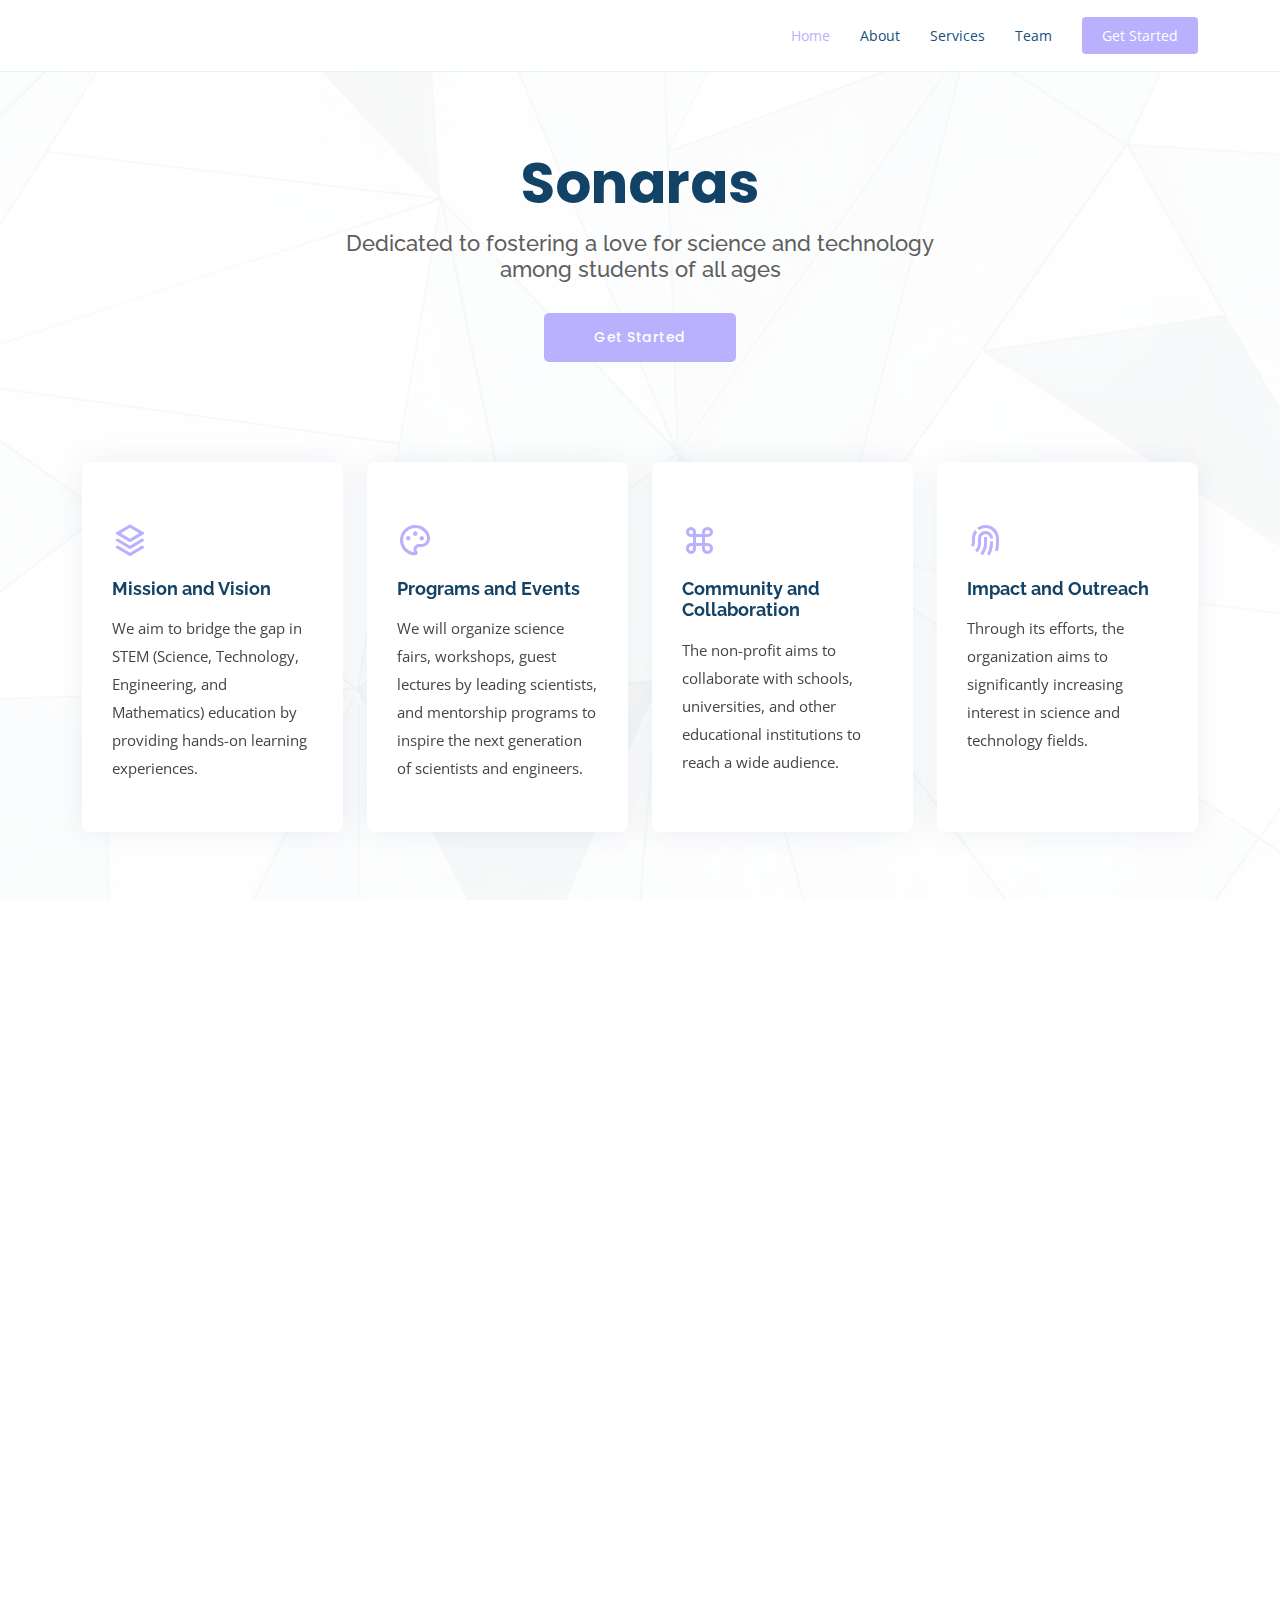
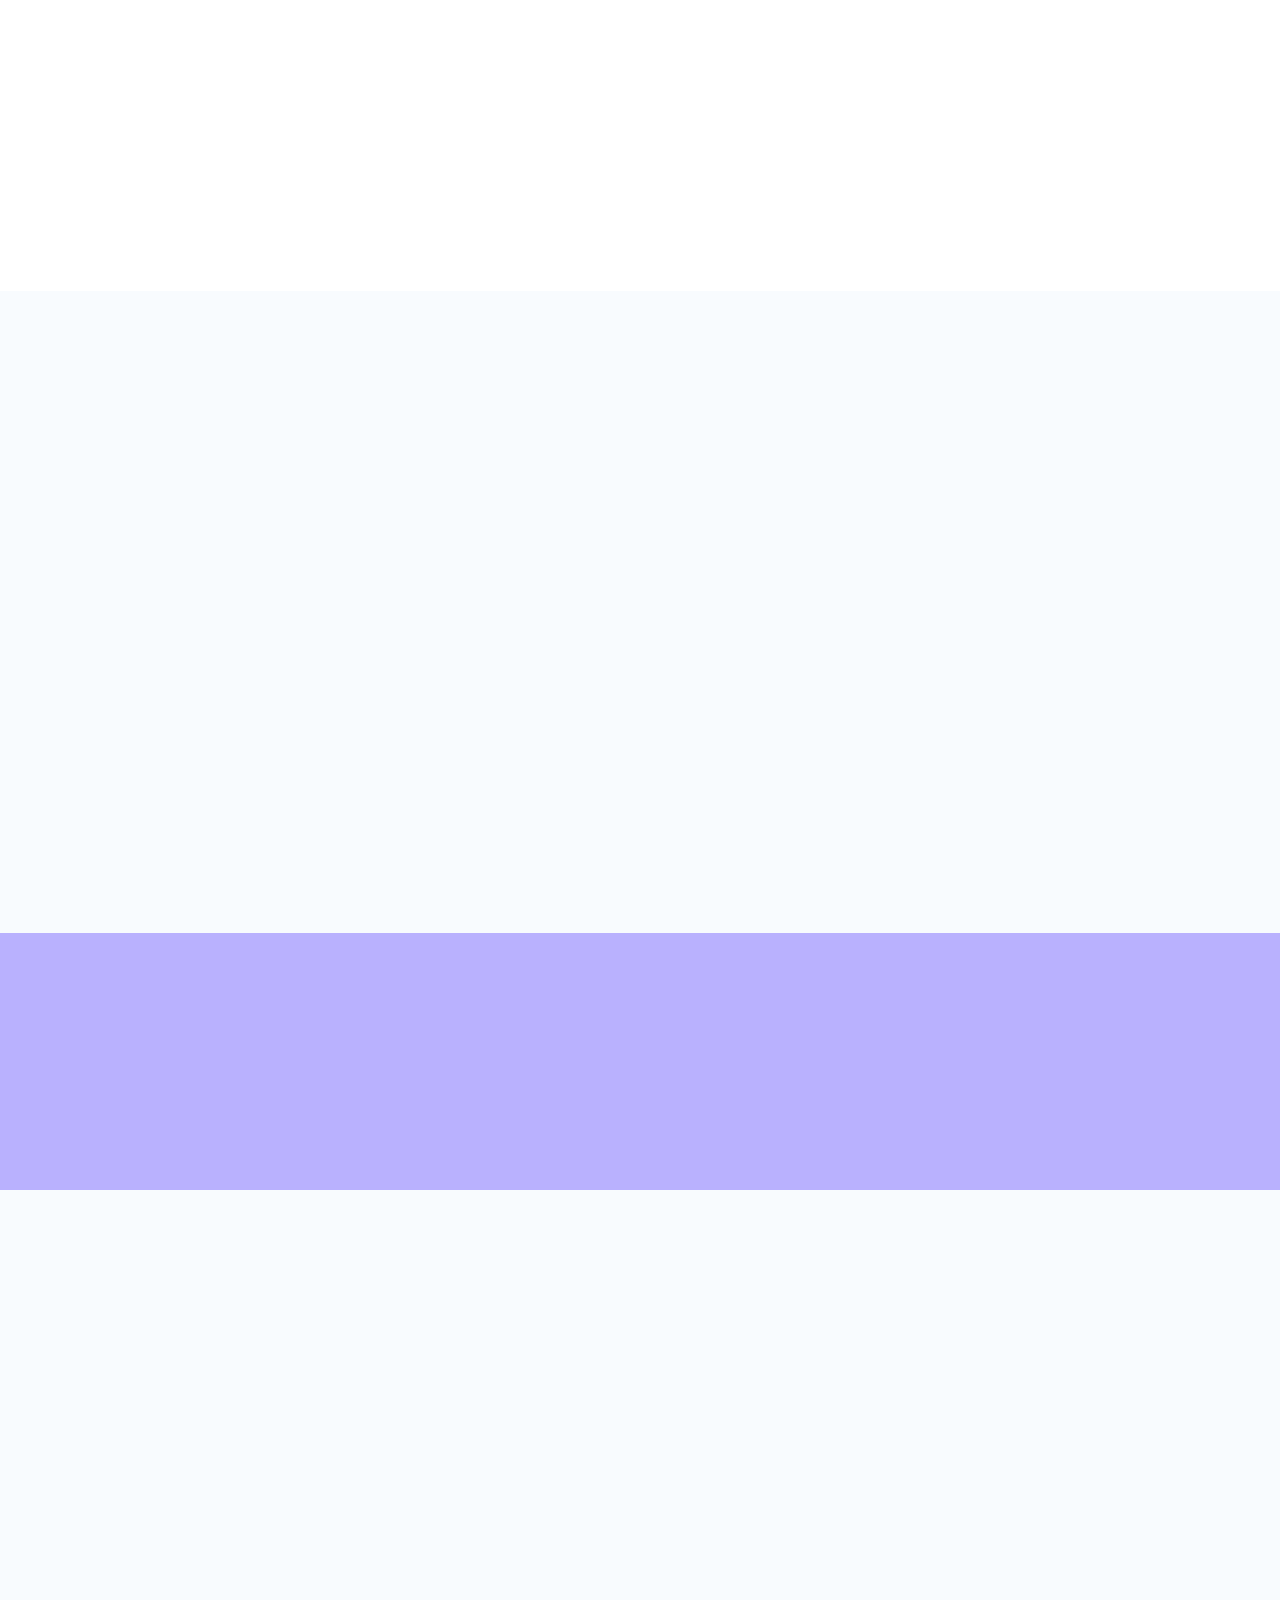
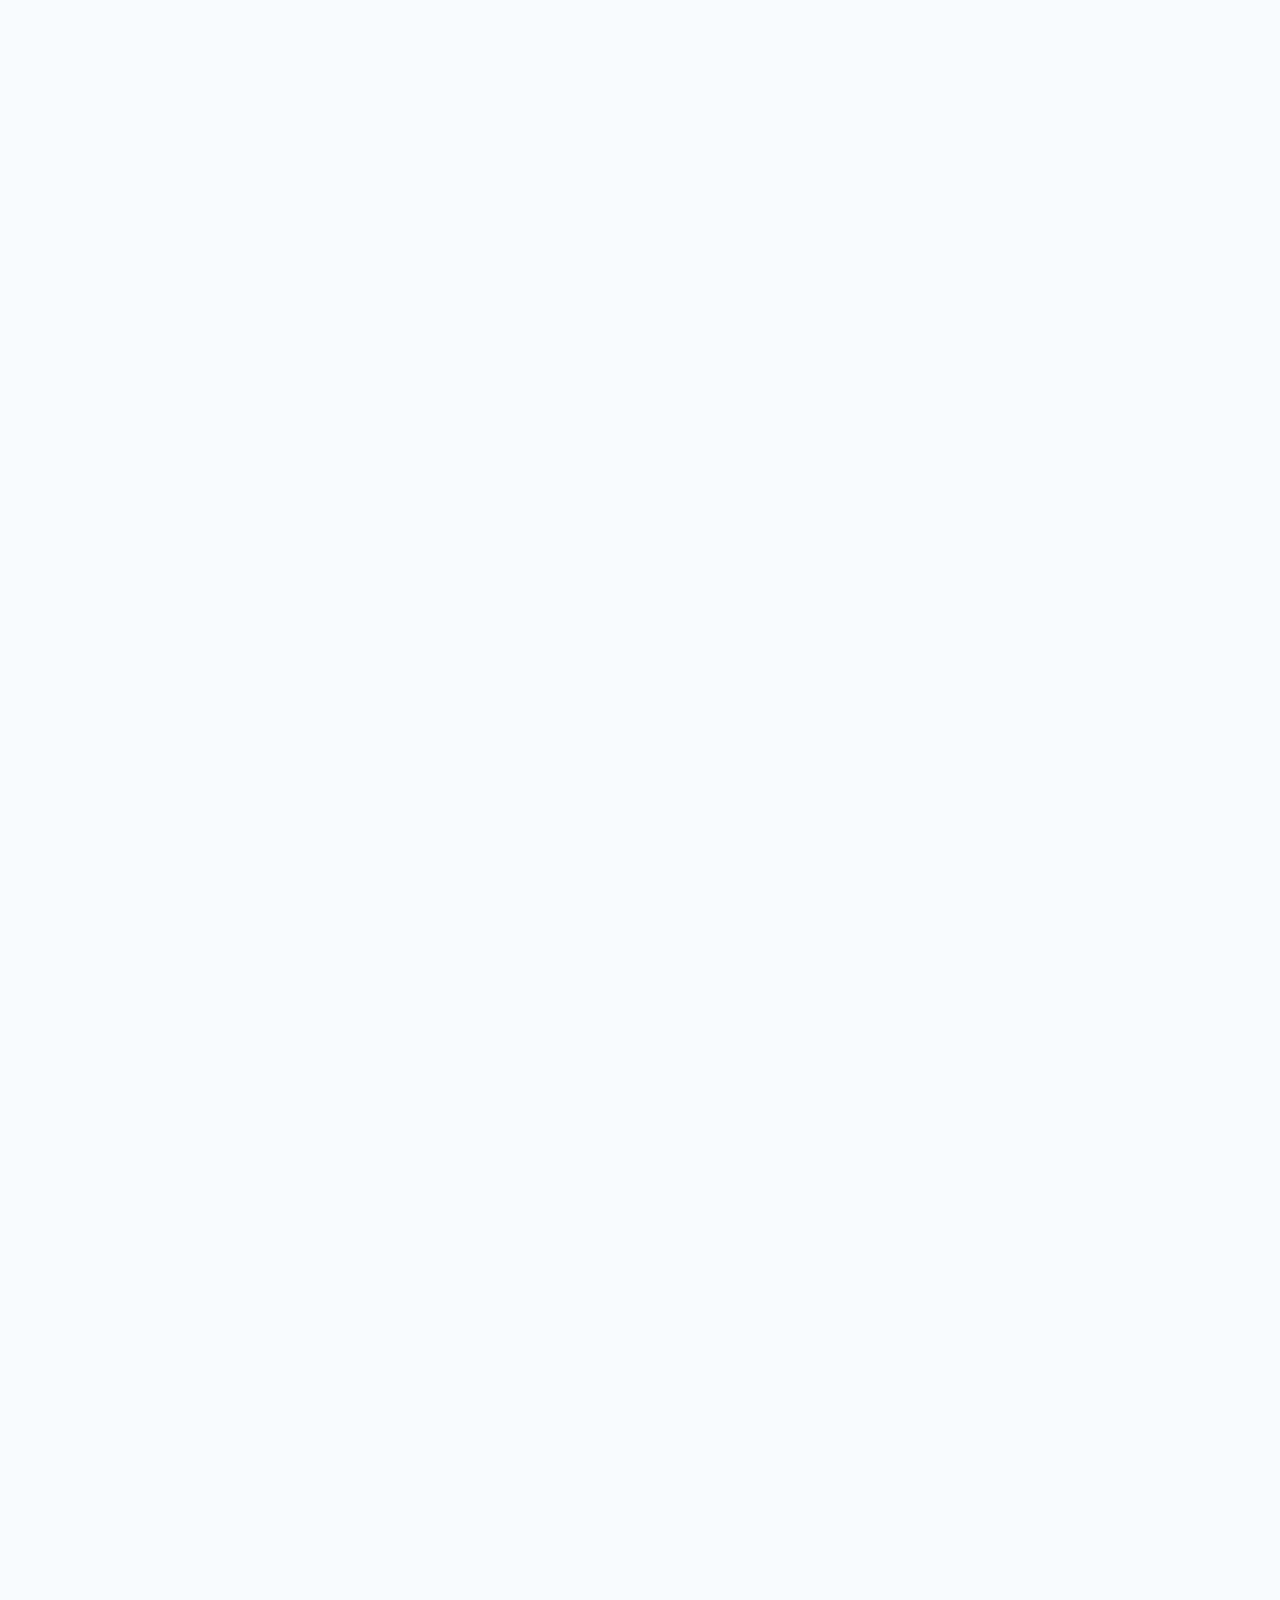
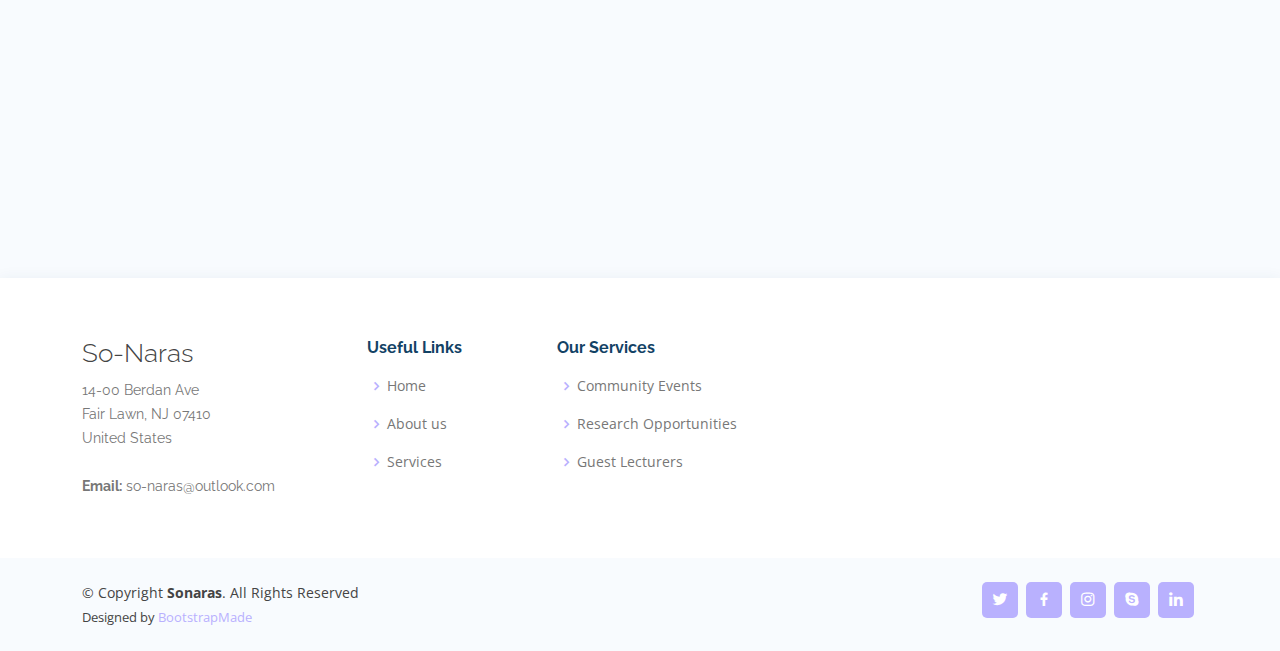
==== commit 176d8983: "Update index.html" ====
--- a/index.html
+++ b/index.html
@@ -45,7 +45,7 @@
 
       <!---<h1 class="logo"><a href="index.html">So-Naras</a></h1> -->
       <!-- Uncomment below if you prefer to use an image logo -->
-      <a href="sonaras.org" class="logo"><img src="assets/img/C35B5ACD-C8A8-4681-AAA8-3A0F5F7CD573.png" alt="" class="img-fluid"></a>
+      <a href="sonaras.org" class="logo"><img src="assets/img/IMG_5860.png" alt="" class="img-fluid"></a>
 
       <nav id="navbar" class="navbar">
         <ul>
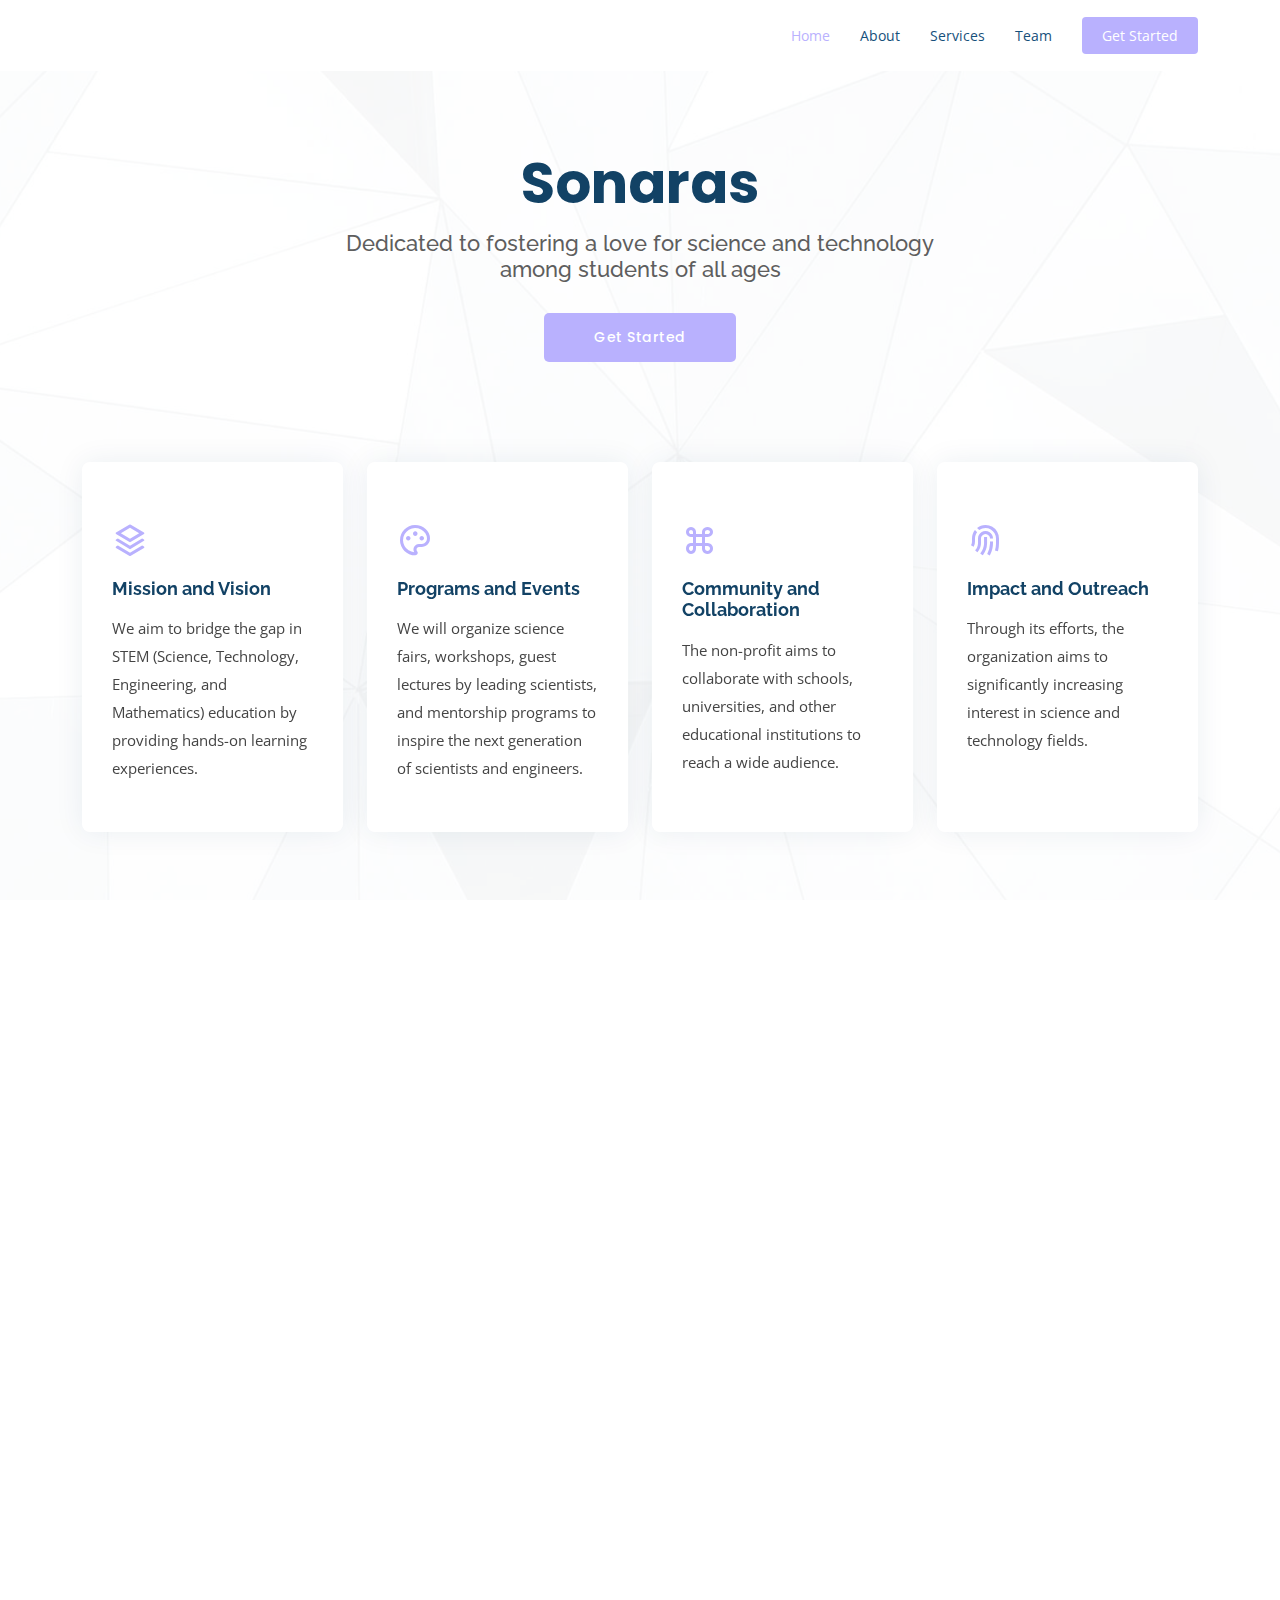
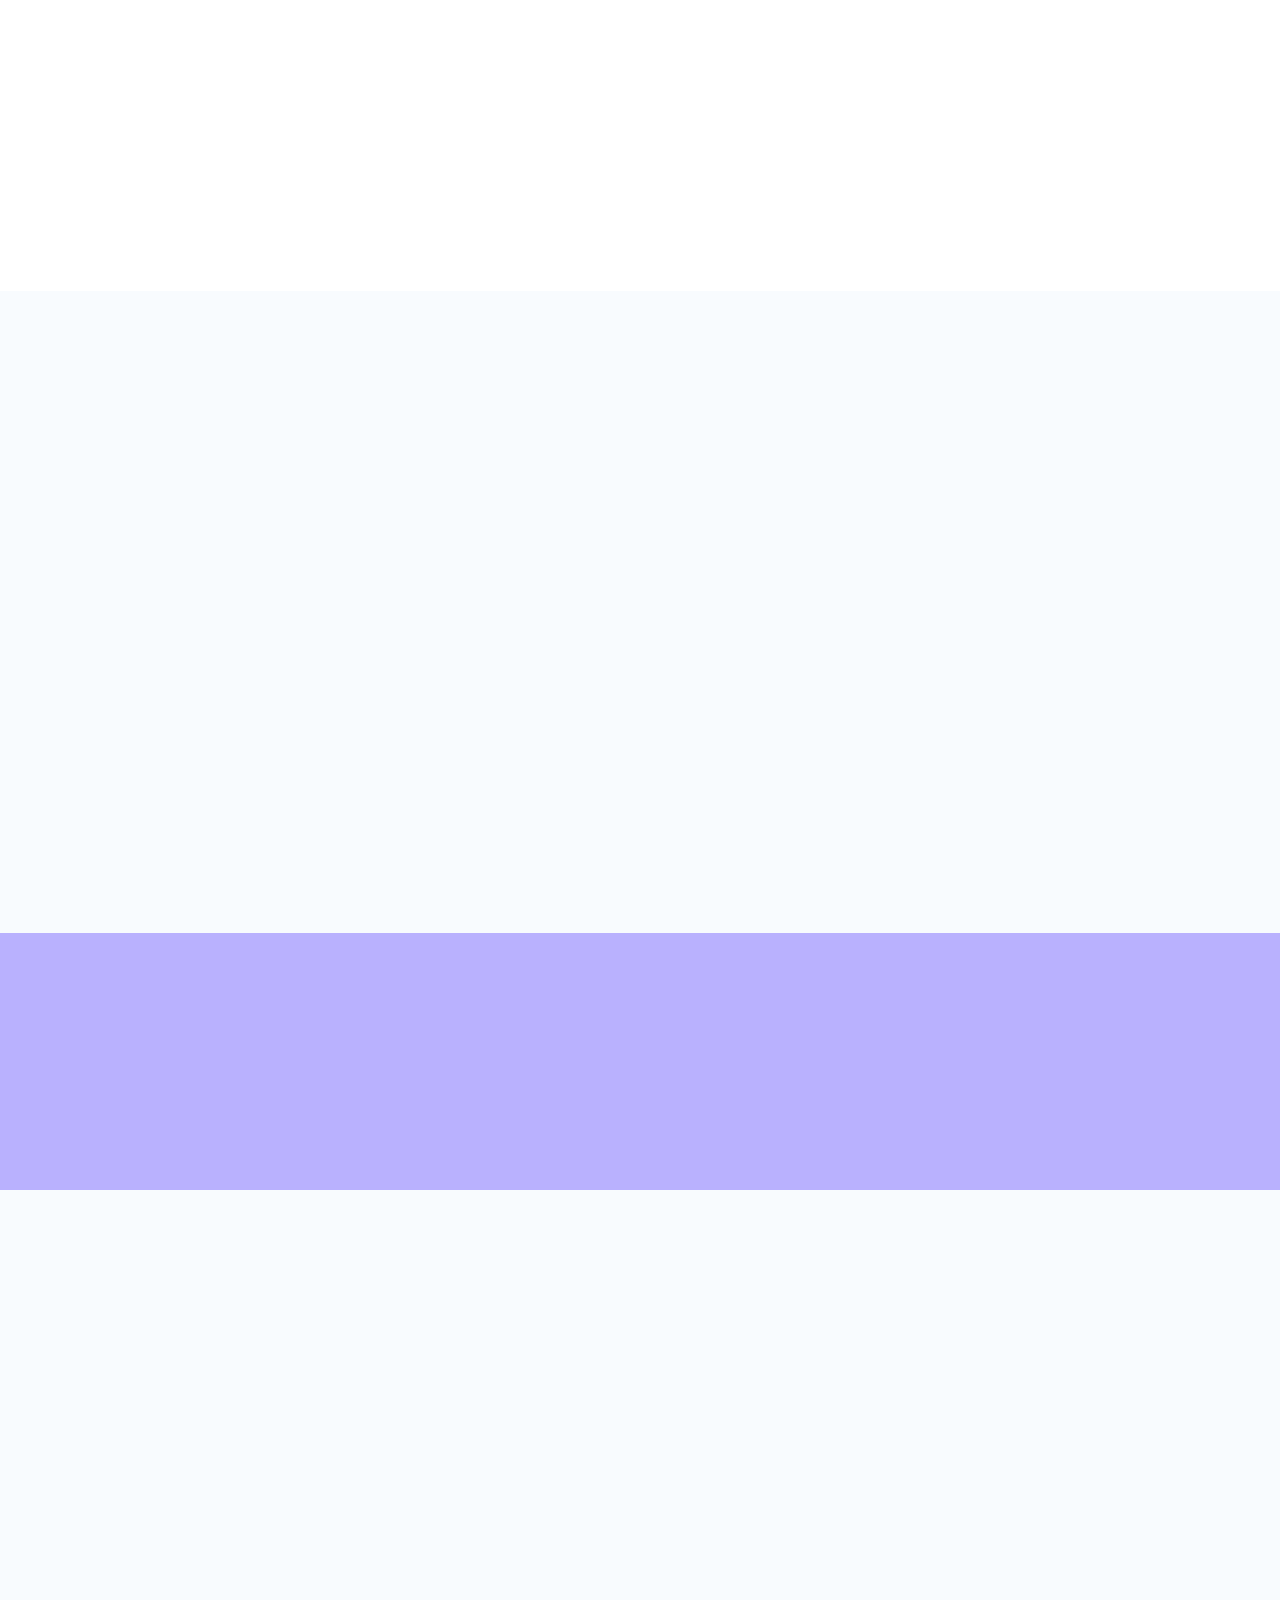
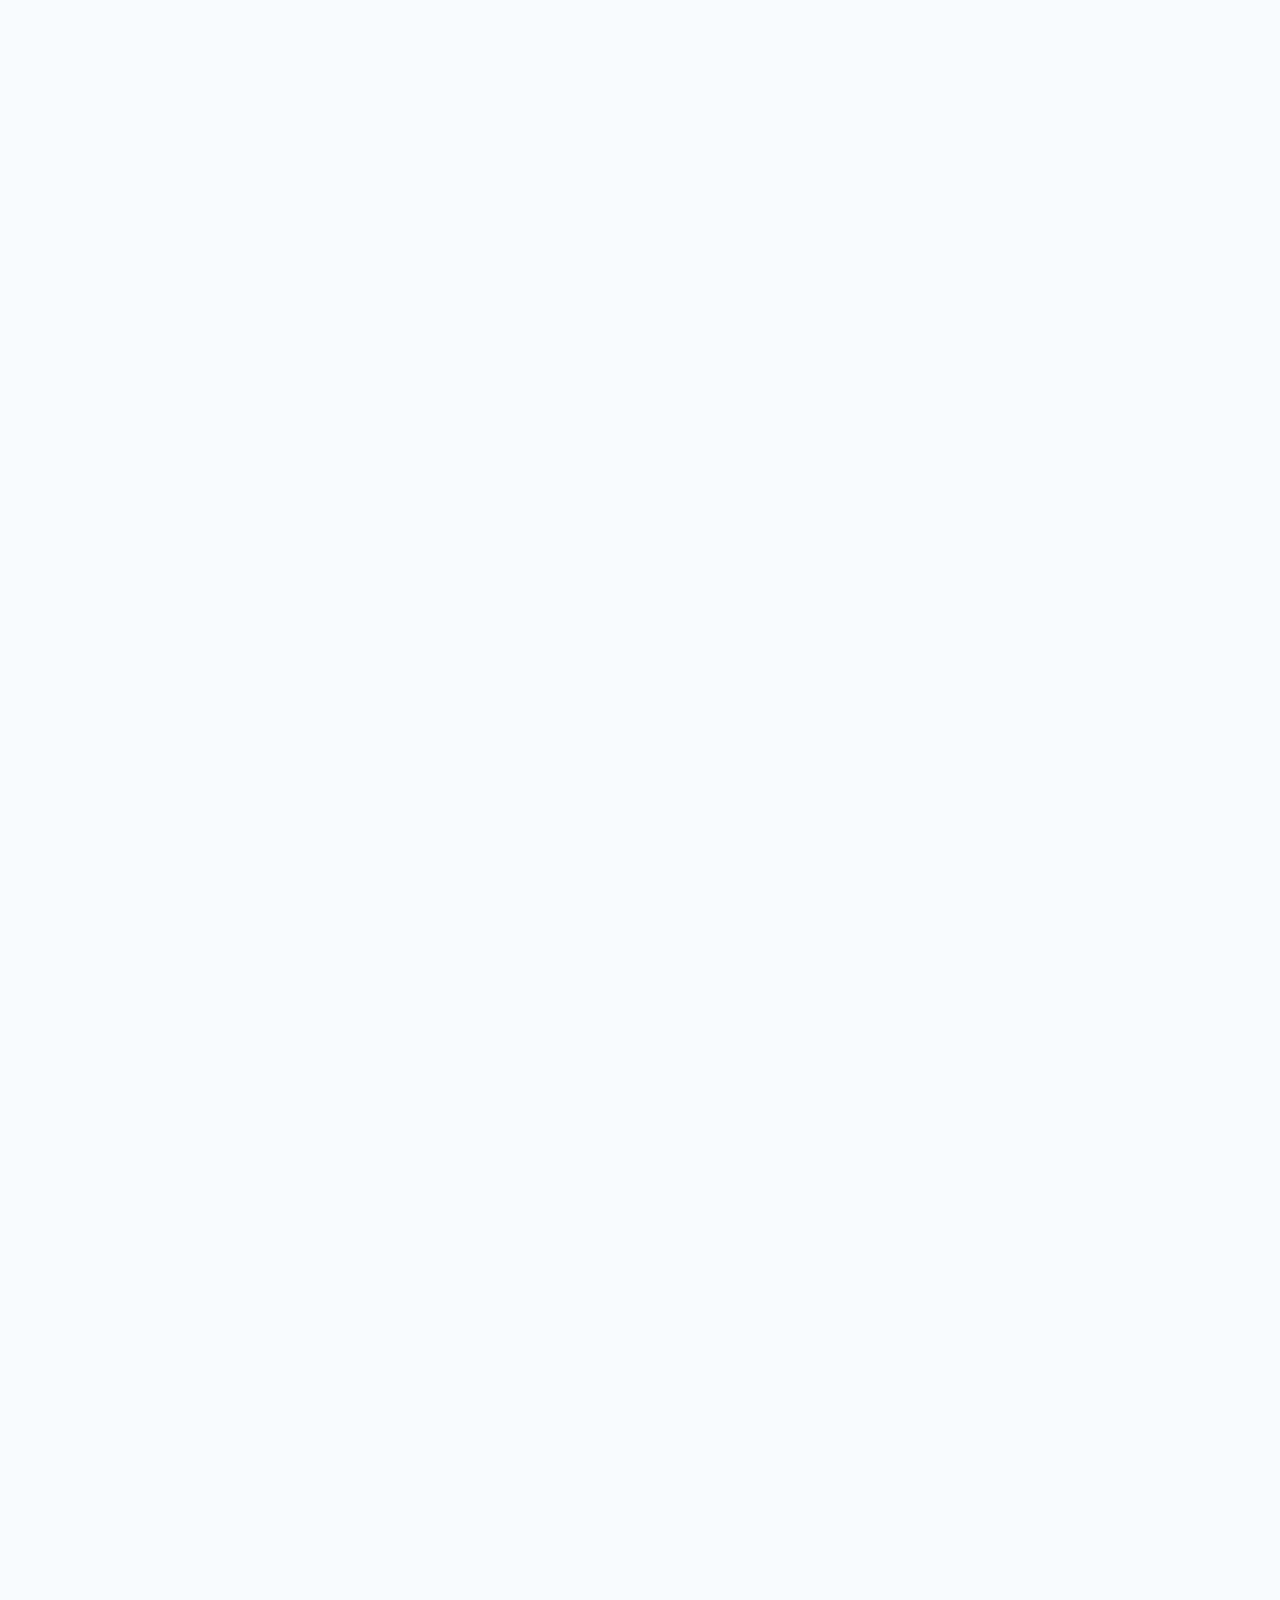
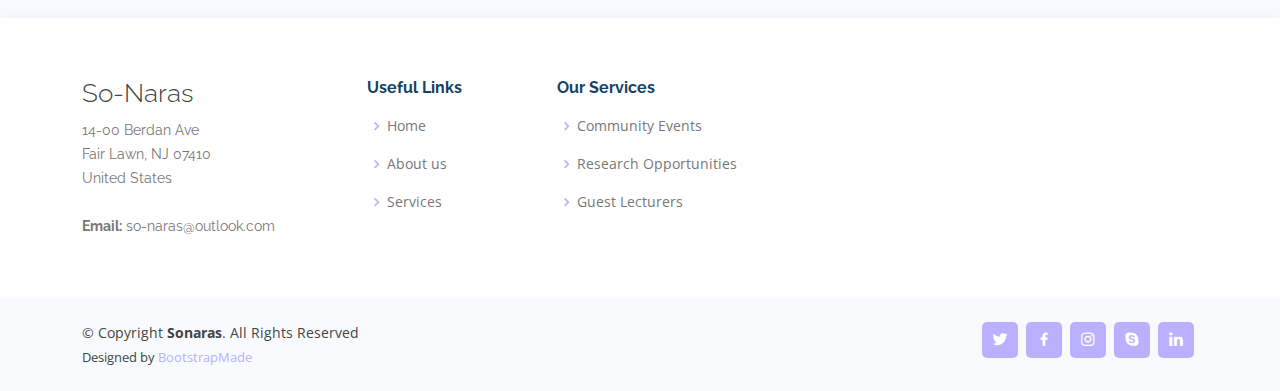
==== commit ba9572d5: "Update index.html" ====
--- a/index.html
+++ b/index.html
@@ -45,7 +45,7 @@
 
       <!---<h1 class="logo"><a href="index.html">So-Naras</a></h1> -->
       <!-- Uncomment below if you prefer to use an image logo -->
-      <a href="sonaras.org" class="logo"><img src="assets/img/IMG_5860.png" alt="" class="img-fluid"></a>
+      <a class="logo" id="logoReload"><img src="assets/img/IMG_3865.png" alt="" class="grow-on-hover"></a>
 
       <nav id="navbar" class="navbar">
         <ul>
@@ -1031,6 +1031,12 @@
     }
   }
   </script>
+  <script>
+  document.getElementById('logoReload').addEventListener('click', function(event) {
+      event.preventDefault(); // Prevent the default anchor action
+      window.location.reload();
+  });
+  </script>
   <script src="assets/vendor/purecounter/purecounter_vanilla.js"></script>
   <script src="assets/vendor/aos/aos.js"></script>
   <script src="assets/vendor/bootstrap/js/bootstrap.bundle.min.js"></script>
--- a/assets/css/style.css
+++ b/assets/css/style.css
@@ -121,7 +121,7 @@
   background: #fff;
   z-index: 997;
   padding: 15px 0;
-  border-bottom: 1px solid #e6f2fb;
+  /*border-bottom: 1px solid #e6f2fb;*/
 }
 
 #header.header-scrolled {
@@ -154,6 +154,16 @@
   #header .logo {
     font-size: 28px;
   }
+}
+
+#header .grow-on-hover {
+  transition: transform 0.5s ease; /* Smoothly transition the transform property */
+  display: block;
+  transform-origin: top left;
+}
+
+#header .grow-on-hover:hover {
+    transform: scale(2); /* Grow the image to 110% of its size */
 }
 
 /*--------------------------------------------------------------
@@ -196,6 +206,8 @@
   line-height: 0;
   margin-left: 5px;
 }
+
+
 
 .navbar a:hover,
 .navbar .active,
@@ -1365,7 +1377,7 @@
 
 /* Optional: Add a transition for smoother expansion/collapse (this requires adjustments in JavaScript to work properly with height transitions) */
 .team .full-text {
-    /*max-height: 10;*/
+    max-height: 0;
     transition: max-height 0.5s ease-out;
     overflow: hidden;
     margin-top: 1rem;
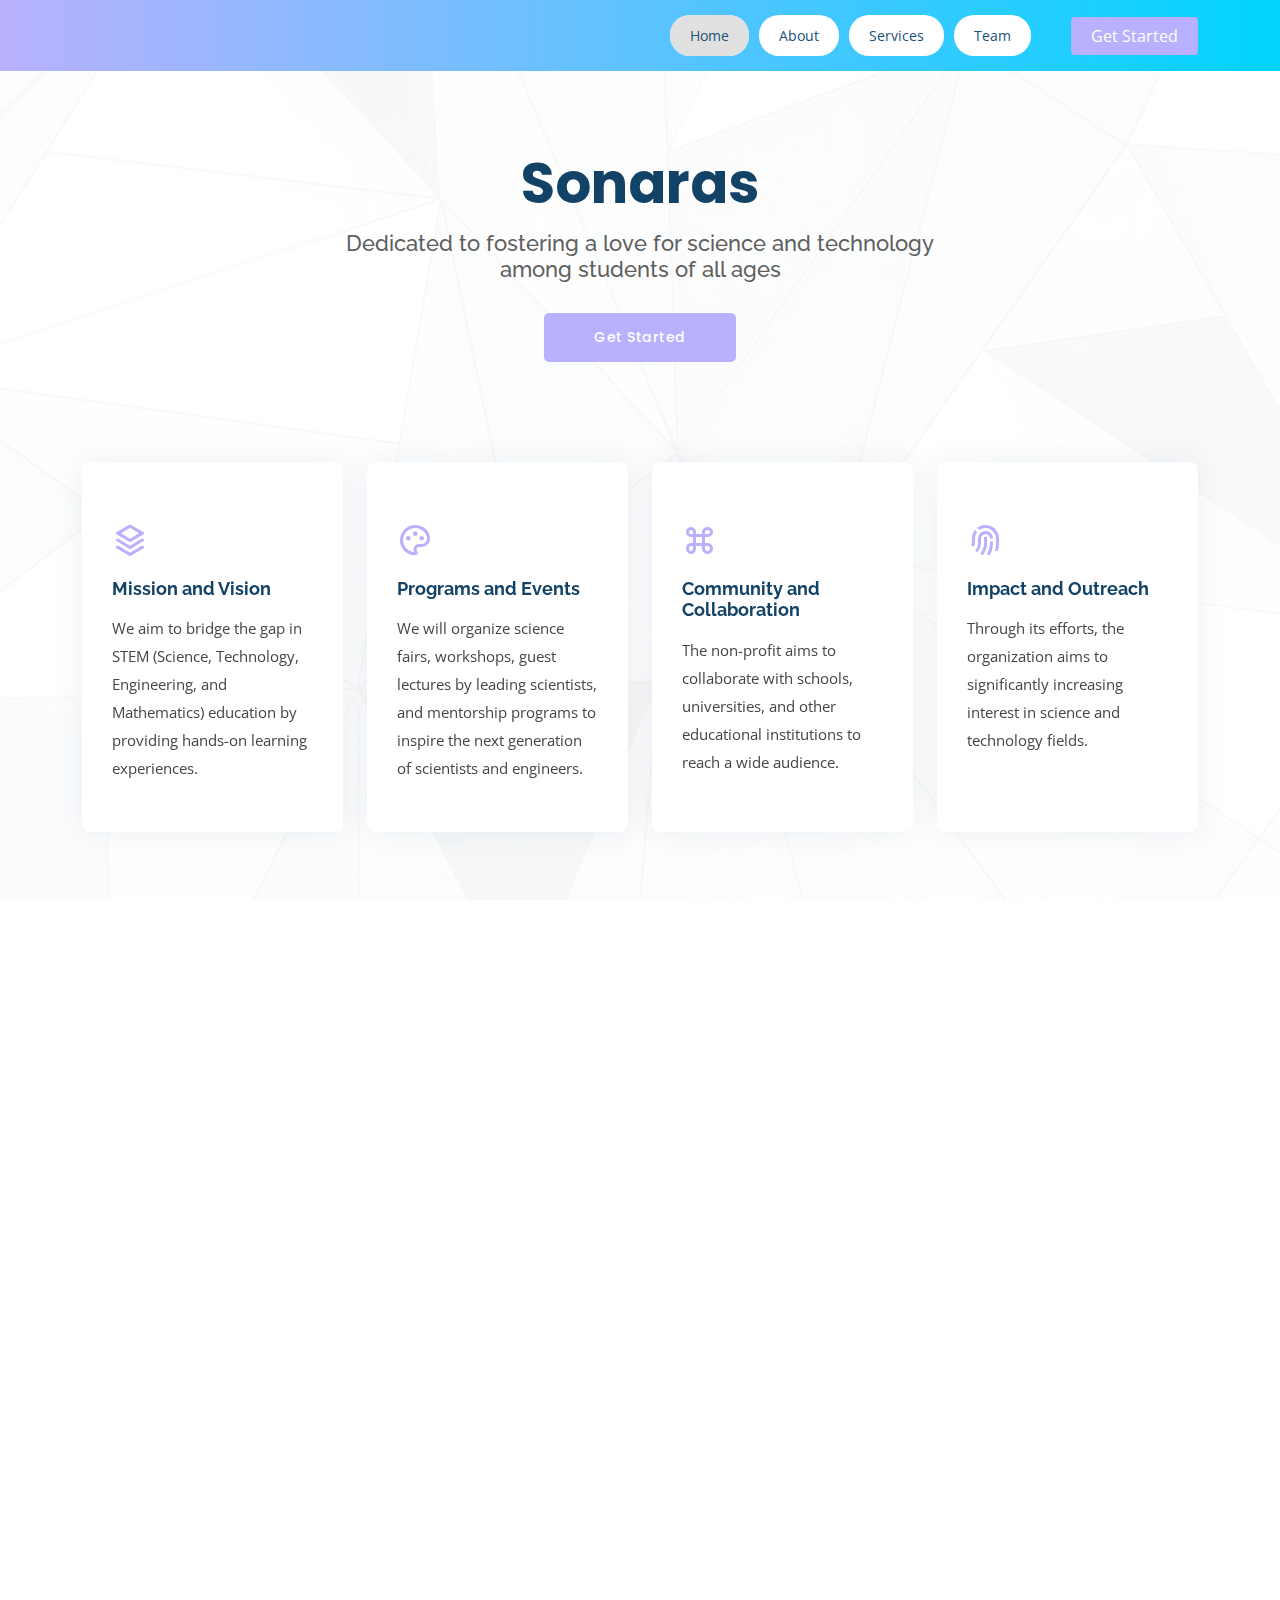
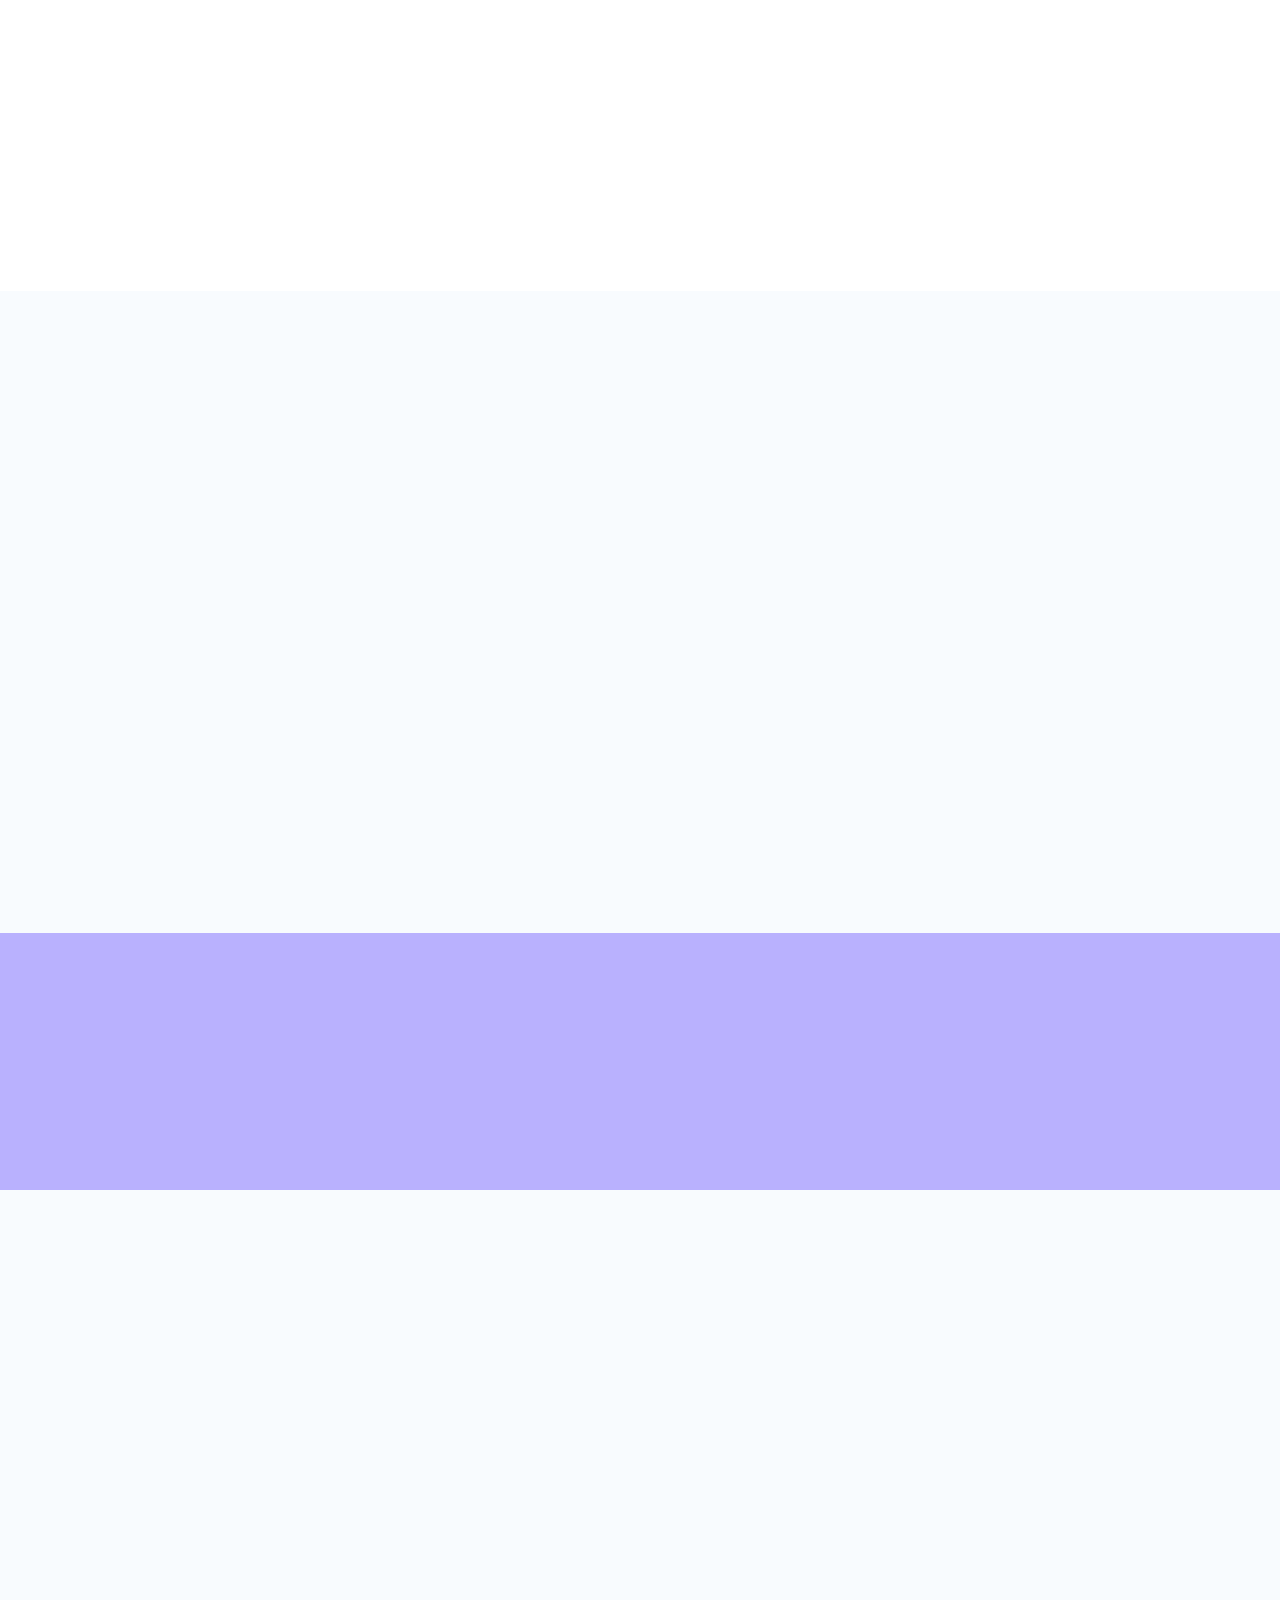
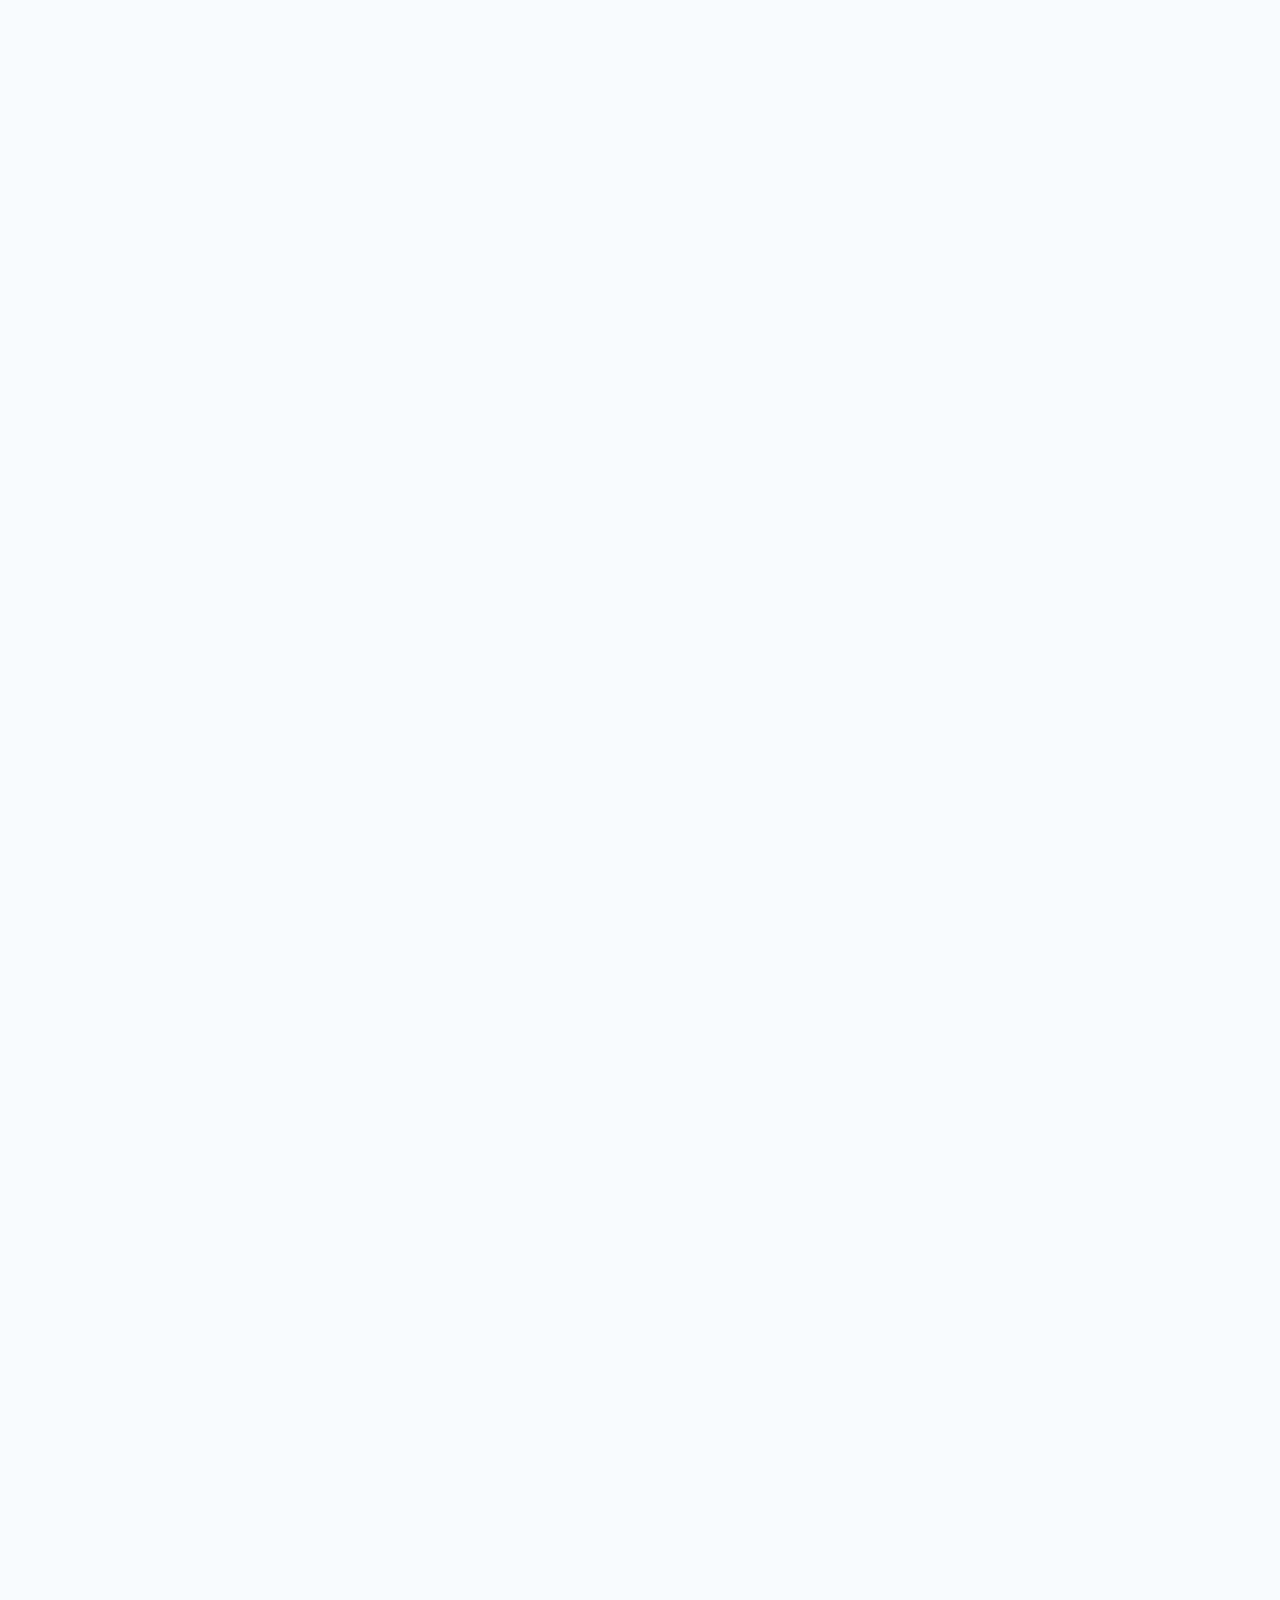
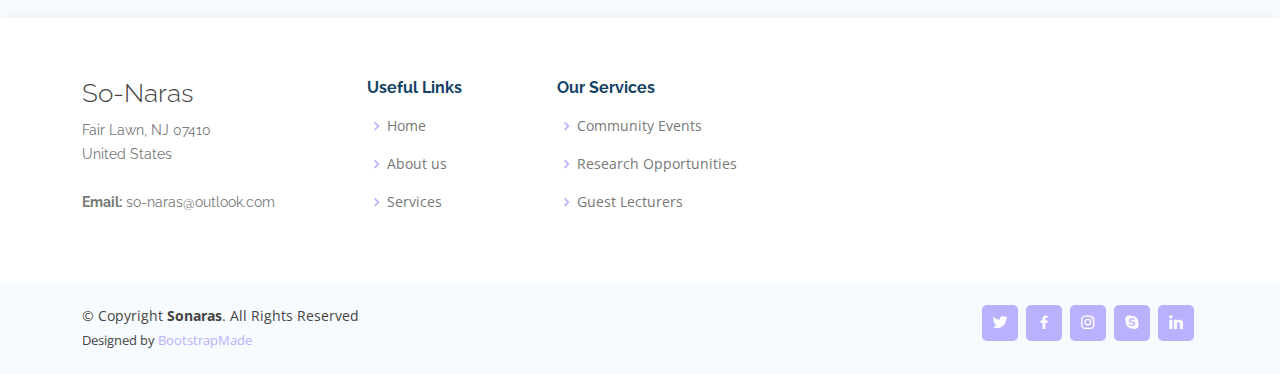
==== commit d7973833: "Update index.html" ====
--- a/index.html
+++ b/index.html
@@ -5,12 +5,12 @@
   <meta charset="utf-8">
   <meta content="width=device-width, initial-scale=1.0" name="viewport">
 
-  <title>Sonara | Home</title>
+  <title>Sonaras | Welcome to STEM</title>
   <meta content="" name="description">
   <meta content="" name="keywords">
 
   <!-- Favicons -->
-  <link href="assets/img/favicon-sss.png" rel="icon">
+  <link href="assets/img/IMG_3865.png" rel="icon">
   <link href="assets/img/apple-touch-icon.png" rel="apple-touch-icon">
 
   <!-- Google Fonts -->
@@ -71,7 +71,7 @@
             </ul>
           </li>-->
           <!-- <li><a class="nav-link scrollto" href="#contact">Contact</a></li> -->
-          <li><a class="getstarted scrollto" href="#cta">Get Started</a></li>
+          <li><a class="getstarted scrollto" href="#cta" id="confettiButton">Get Started</a></li>
         </ul>
         <i class="bi bi-list mobile-nav-toggle"></i>
       </nav><!-- .navbar -->
@@ -89,7 +89,7 @@
         </div>
       </div>
       <div class="text-center">
-        <a href="#cta" class="btn-get-started scrollto">Get Started</a>
+        <a href="#cta" class="btn-get-started scrollto" id="confettiButton1">Get Started</a>
       </div>
 
       <div class="row icon-boxes">
@@ -952,7 +952,6 @@
           <div class="col-lg-3 col-md-6 footer-contact">
             <h3>So-Naras</h3>
             <p>
-              14-00 Berdan Ave <br>
               Fair Lawn, NJ 07410 <br>
               United States <br><br>
               <strong>Email:</strong> so-naras@outlook.com <br>
@@ -1017,6 +1016,25 @@
   <a href="#" class="back-to-top d-flex align-items-center justify-content-center"><i class="bi bi-arrow-up-short"></i></a>
 
   <!-- Vendor JS Files -->
+  <script src="https://cdn.jsdelivr.net/npm/canvas-confetti@1.3.1/dist/confetti.browser.js"></script>
+  <script>
+  document.getElementById('confettiButton').addEventListener('click', function() {
+      confetti({
+          particleCount: 100,
+          spread: 70,
+          origin: { y: 0.6 }
+      });
+  });
+  </script>
+  <script>
+  document.getElementById('confettiButton1').addEventListener('click', function() {
+      confetti({
+          particleCount: 100,
+          spread: 70,
+          origin: { y: 0.6 }
+      });
+  });
+  </script>
   <script>
   function toggleEllipsis(element) {
     var fullText = element.parentNode.querySelector(".full-text");
--- a/assets/css/style.css
+++ b/assets/css/style.css
@@ -118,7 +118,8 @@
 --------------------------------------------------------------*/
 #header {
   transition: all 0.5s;
-  background: #fff;
+  /*background: linear-gradient(to right, #b437ff, #00d4ff);*/
+  background: linear-gradient(to right, #b9b1fe, #00d4ff);
   z-index: 997;
   padding: 15px 0;
   /*border-bottom: 1px solid #e6f2fb;*/
@@ -184,20 +185,25 @@
   align-items: center;
 }
 
-.navbar li {
-  position: relative;
-}
-
-.navbar a,
-.navbar a:focus {
+.navbar li:not(:nth-child(5)) {
+  position: relative;
+  margin-right: 10px; /* Add spacing between chips */
+  border-radius: 20px; /* Rounded corners for chip effect */
+  background-color: #FFFFFF; 
+}
+
+.navbar li:not(:nth-child(5)) a,
+.navbar li:not(:nth-child(5)) a:focus {
   display: flex;
   align-items: center;
   justify-content: space-between;
-  padding: 10px 0 10px 30px;
+  padding: 10px 20px; /* Increased padding for visual appearance of the chip */
   font-size: 14px;
   color: #16507b;
   white-space: nowrap;
   transition: 0.3s;
+  border-radius: 20px; /* Ensure the <a> inherits the rounded corners */
+  background-color: transparent;
 }
 
 .navbar a i,
@@ -209,15 +215,19 @@
 
 
 
-.navbar a:hover,
-.navbar .active,
-.navbar .active:focus,
-.navbar li:hover>a {
-  color: #b9b1fe;
+.navbar li:not(:nth-child(5)) a:hover,
+.navbar li:not(:nth-child(5)) .active,
+.navbar li:not(:nth-child(5)) .active:focus {
+  background-color: #e0e0e0;
+}
+
+.navbar li:hover > a:not(:nth-child(5)) {
+  background-color: #e0e0e0;
 }
 
 .navbar .getstarted,
 .navbar .getstarted:focus {
+  z-index: 100;
   background: #b9b1fe;
   padding: 8px 20px;
   margin-left: 30px;
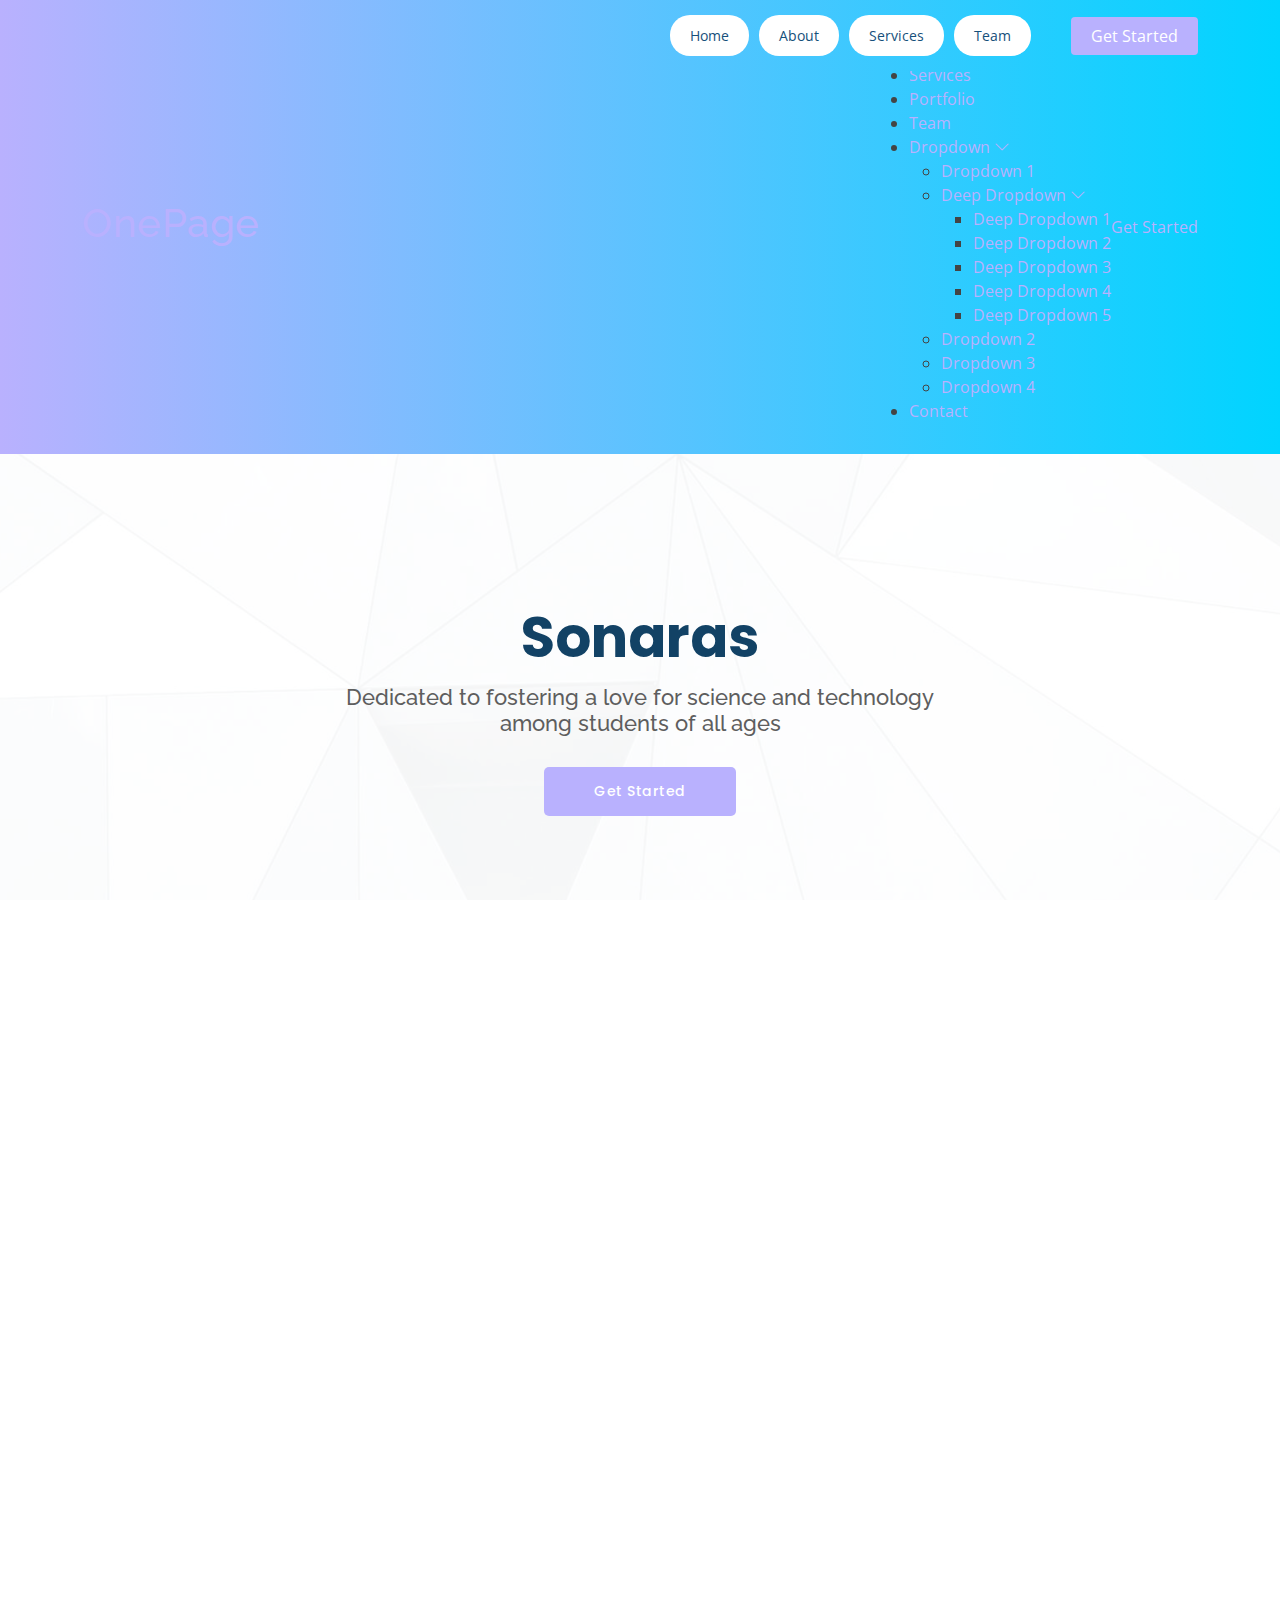
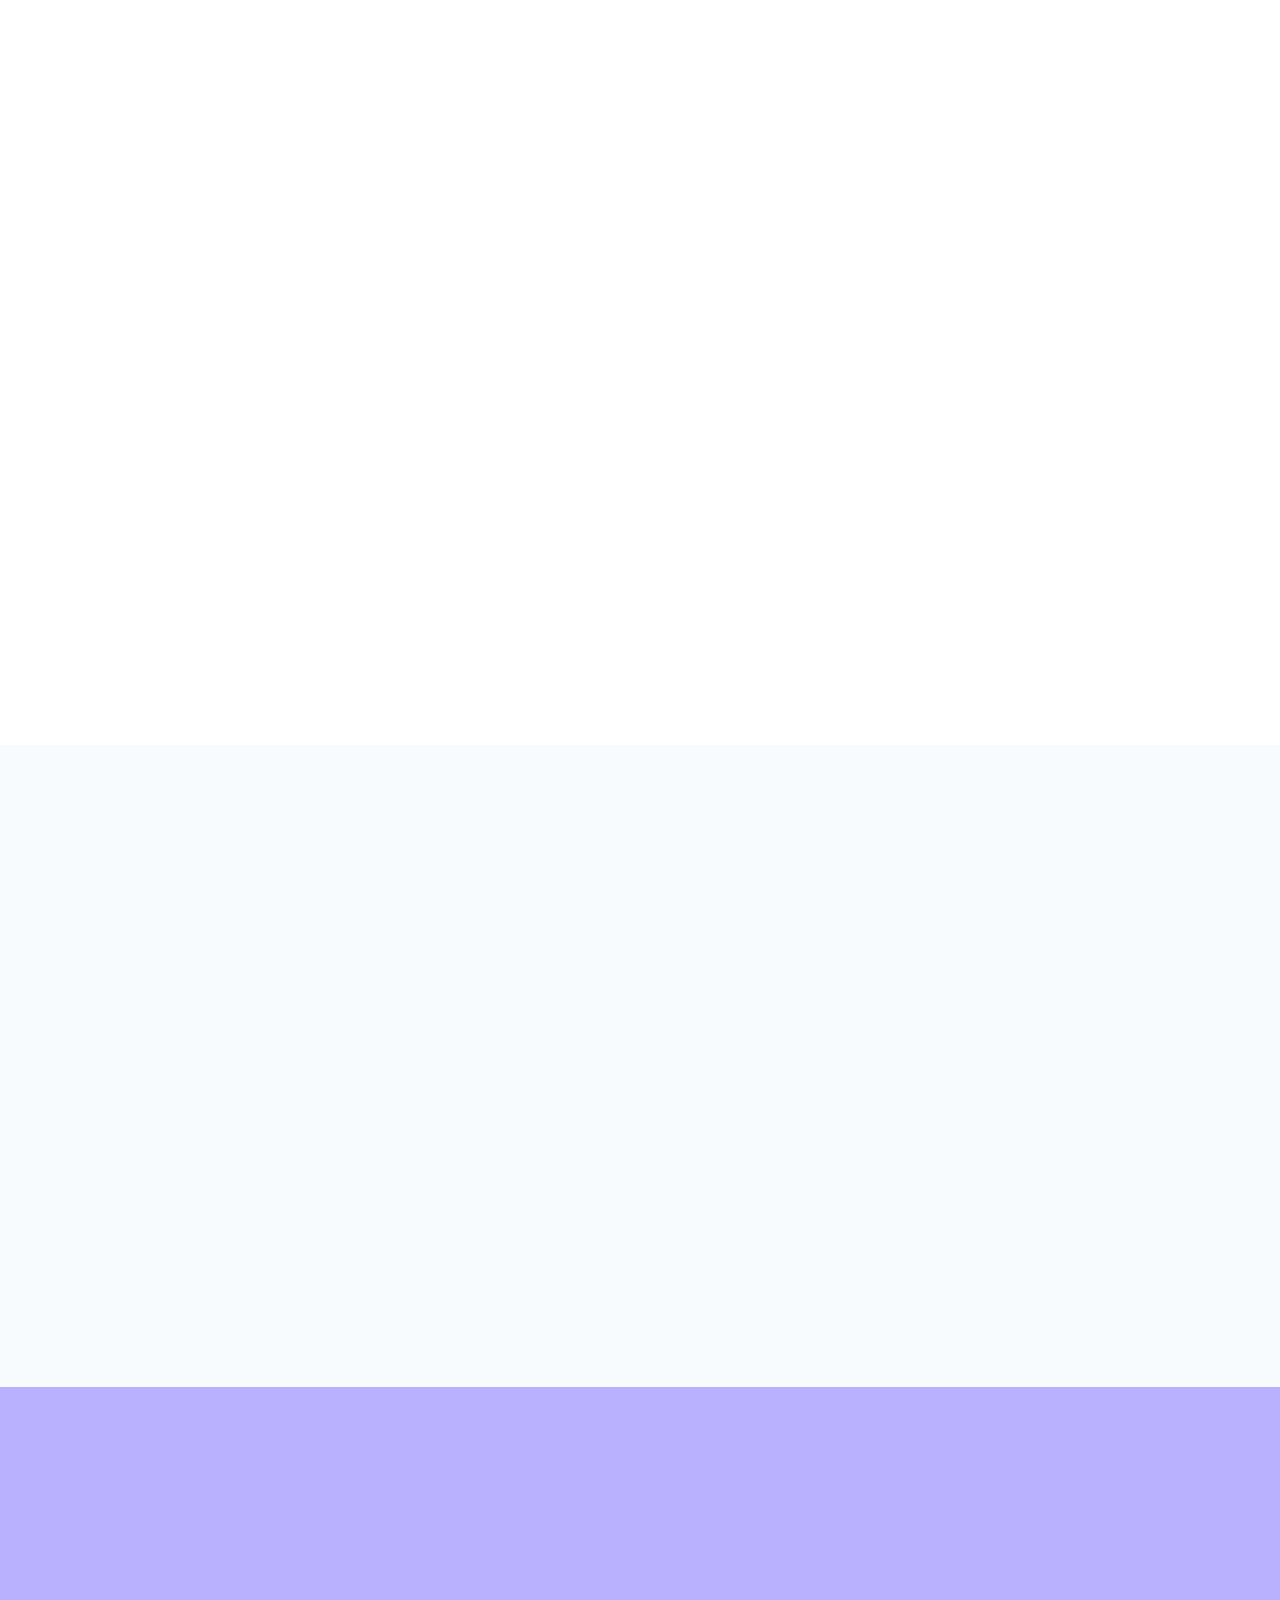
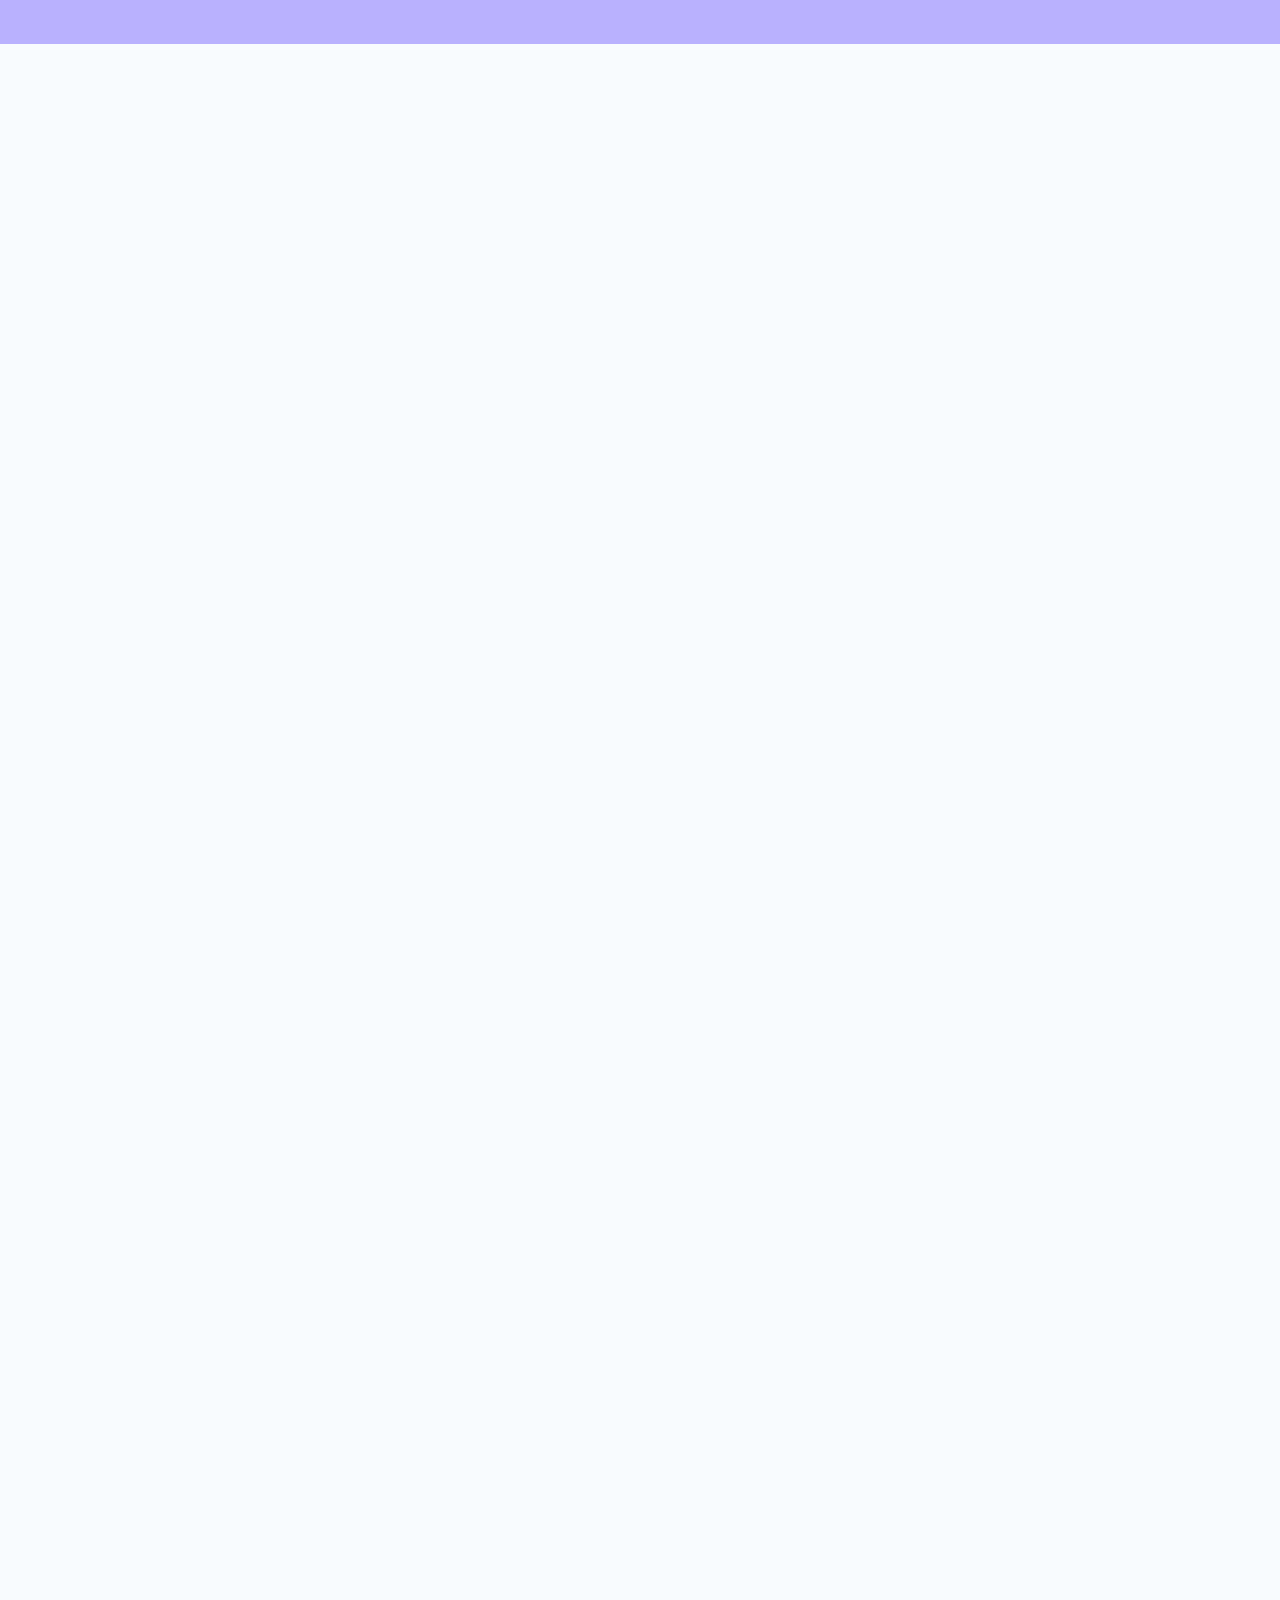
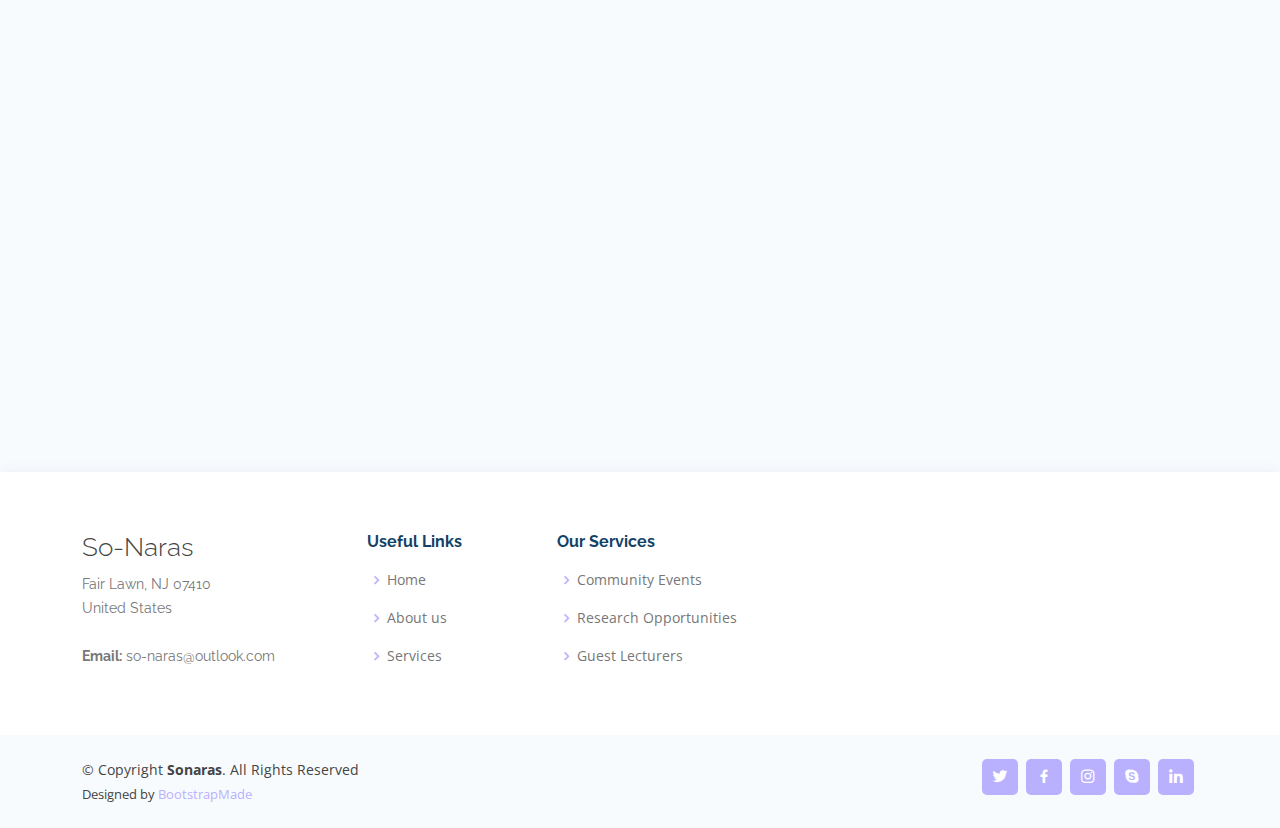
==== commit 1f391213: "Update index.html" ====
--- a/index.html
+++ b/index.html
@@ -40,6 +40,48 @@
 <body>
 
   <!-- ======= Header ======= -->
+  <header id="header" class="header d-flex align-items-center sticky-top">
+    <div class="container-fluid container-xl position-relative d-flex align-items-center">
+
+      <a href="index.html" class="logo d-flex align-items-center me-auto">
+        <!-- Uncomment the line below if you also wish to use an image logo -->
+        <!-- <img src="assets/img/logo.png" alt=""> -->
+        <h1 class="sitename">OnePage</h1>
+      </a>
+
+      <nav id="navmenu" class="navmenu">
+        <ul>
+          <li><a href="#hero" class="active">Home<br></a></li>
+          <li><a href="#about">About</a></li>
+          <li><a href="#services">Services</a></li>
+          <li><a href="#portfolio">Portfolio</a></li>
+          <li><a href="#team">Team</a></li>
+          <li class="dropdown"><a href="#"><span>Dropdown</span> <i class="bi bi-chevron-down toggle-dropdown"></i></a>
+            <ul>
+              <li><a href="#">Dropdown 1</a></li>
+              <li class="dropdown"><a href="#"><span>Deep Dropdown</span> <i class="bi bi-chevron-down toggle-dropdown"></i></a>
+                <ul>
+                  <li><a href="#">Deep Dropdown 1</a></li>
+                  <li><a href="#">Deep Dropdown 2</a></li>
+                  <li><a href="#">Deep Dropdown 3</a></li>
+                  <li><a href="#">Deep Dropdown 4</a></li>
+                  <li><a href="#">Deep Dropdown 5</a></li>
+                </ul>
+              </li>
+              <li><a href="#">Dropdown 2</a></li>
+              <li><a href="#">Dropdown 3</a></li>
+              <li><a href="#">Dropdown 4</a></li>
+            </ul>
+          </li>
+          <li><a href="#contact">Contact</a></li>
+        </ul>
+        <i class="mobile-nav-toggle d-xl-none bi bi-list"></i>
+      </nav>
+
+      <a class="btn-getstarted" href="#about">Get Started</a>
+
+    </div>
+  </header>
   <header id="header" class="fixed-top">
     <div class="container d-flex align-items-center justify-content-between">
 
@@ -643,7 +685,7 @@
               <div class="member-info">
                 <h4>Nitin Krishnaswamy</h4>
                 <span>Co-Founder</span>
-                <p>Nitin Krishnaswamy is a dedicated volunteer serving the differently abled community at the Deva Institute, Manolaya Homeless Shelter, and Valley Hospital. He has conducted groundbreaking research in AI and cybersecurity, earning recognition such as the Air Force Award for its applications in national security at TNJSF. Currently pursuing research at Columbia University, he has also collaborated with students at UPenn to develop a system for triaging c-section patients based on biometrics, showcasing his passion for humanitarian efforts. 
+                <p>Nitin Krishnaswamy is a dedicated volunteer serving the differently abled community at Manolaya Homeless Shelter and Valley Hospital. He has conducted groundbreaking research in AI and cybersecurity, earning recognition such as the Air Force Award for its applications in national security at TNJSF. Currently pursuing research at Columbia University, he has also collaborated with students at UPenn to develop a system for triaging c-section patients based on biometrics, showcasing his passion for humanitarian efforts. 
                   <span class="full-text">
                       He was selected for the IBM Quantum Programming Summer Course and received a Certification of Excellence. Academically, Nitin is the Founder/President of the FLHS AI Club and the Tech Director of the STEM Club. Nitin was ranked Top 50 Nationally in the ACSL Senior Division competition qualifying twice in a row for Finals. He currently serves as the Captain of the FLHS Varsity Tennis Team.  
                   </span>
@@ -1069,3 +1111,5 @@
 </body>
 
 </html>
+
+
